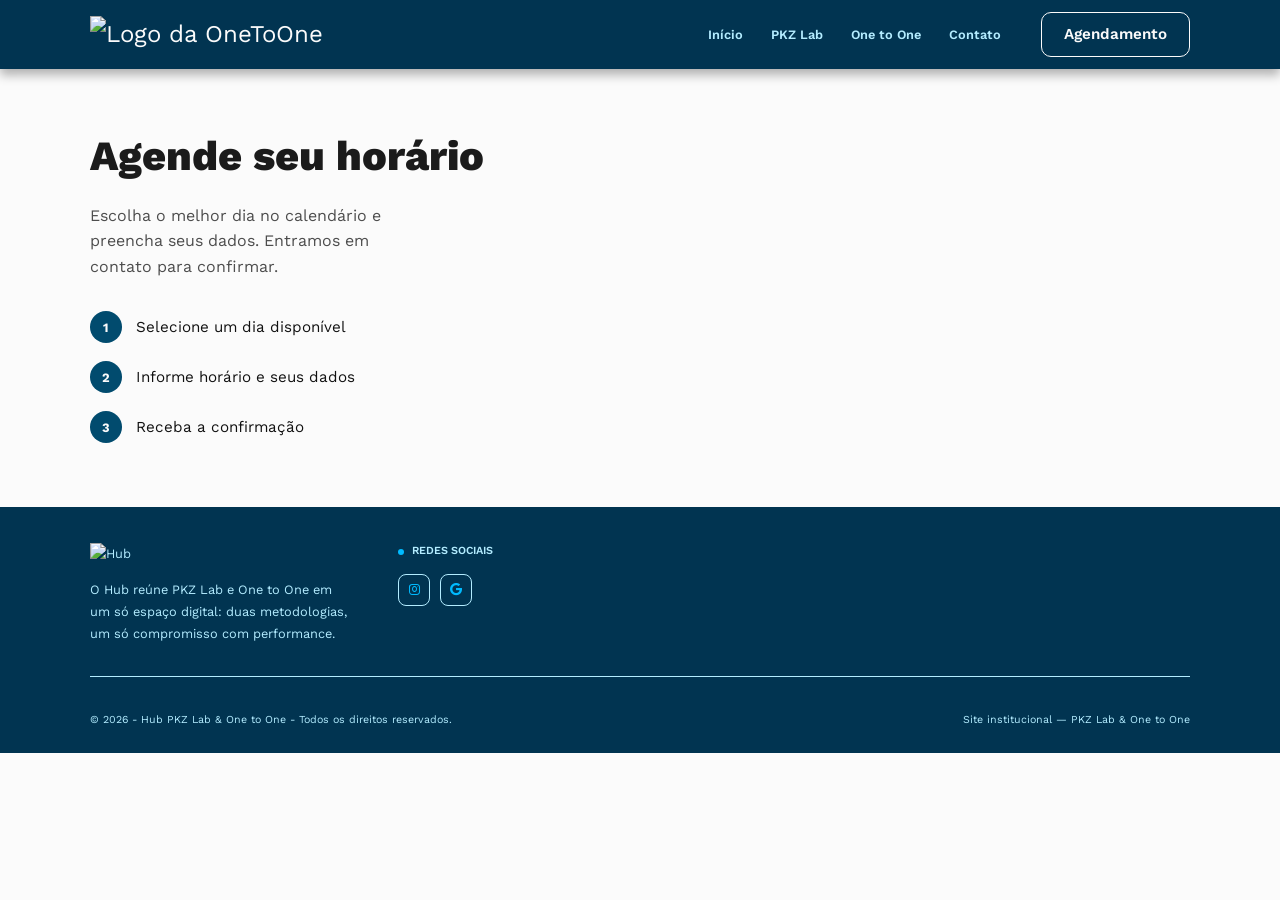
==== agendamento-one-to-one.html @ 3d6b073d "feat: estilizando as páginas de agendamento" ====
<!doctype html>
<html lang="pt-BR">
  <head>
    <meta charset="UTF-8" />
    <meta name="viewport" content="width=device-width, initial-scale=1" />
    <title>Agendamento | One To One</title>
    <link
      rel="stylesheet"
      href="https://cdnjs.cloudflare.com/ajax/libs/font-awesome/6.5.1/css/all.min.css"
      crossorigin="anonymous"
      referrerpolicy="no-referrer"
    />

    <link rel="preconnect" href="https://fonts.googleapis.com" />
    <link rel="preconnect" href="https://fonts.gstatic.com" crossorigin />
    <link
      href="https://fonts.googleapis.com/css2?family=DM+Sans:wght@400;500;700&family=Oswald:wght@500&family=Work+Sans:wght@400;500;600;800&display=swap"
      rel="stylesheet"
    />
    <link rel="stylesheet" href="global.css" />
    <link rel="stylesheet" href="styles.css" />
    <script src="script.js" defer></script>
  </head>
  <body class="pagina-one">
    <header class="header__hub">
      <a href="one-to-one.html">
        <img src="https://placehold.co/140x40" alt="Logo da OneToOne" />
      </a>

      <div class="header__acoes-exemplo">
        <nav aria-label="Navegação principal">
          <ul class="menu">
            <li><a href="index.html">Início</a></li>
            <li><a href="pkz-lab.html">PKZ Lab</a></li>
            <li><a href="one-to-one.html">One to One</a></li>
            <li><a href="contato-pkz.html">Contato</a></li>
          </ul>
        </nav>

        <a
          href="agendamento-one-to-one.html"
          class="btn-agendamento-exemplo"
          aria-current="page"
          >Agendamento</a
        >
      </div>
    </header>

    <main>
      <section class="secao agendamento" aria-labelledby="titulo-agendamento">
        <div class="agendamento__intro">
          <h1 id="titulo-agendamento">Agende seu horário</h1>
          <p>
            Escolha o melhor dia no calendário e preencha seus dados. Entramos
            em contato para confirmar.
          </p>

          <ol class="passos">
            <li>
              <span class="passos__numero">1</span>Selecione um dia disponível
            </li>
            <li>
              <span class="passos__numero">2</span>Informe horário e seus dados
            </li>
            <li><span class="passos__numero">3</span>Receba a confirmação</li>
          </ol>
        </div>

        <div class="calendario"></div>
      </section>
    </main>
    <footer class="footer">
      <section class="footer__marca">
        <img src="https://placehold.co/80x28" alt="Hub" />
        <p>
          O Hub reúne PKZ Lab e One to One em um só espaço digital: duas
          metodologias, um só compromisso com performance.
        </p>
      </section>

      <section class="footer__redes" aria-labelledby="titulo-redes">
        <h2 id="titulo-redes">Redes sociais</h2>
        <ul>
          <li>
            <a
              href="https://instagram.com/"
              target="_blank"
              rel="noopener noreferrer"
              class="btn-rede"
            >
              <i class="fa-brands fa-instagram"> </i>
            </a>
          </li>
          <li>
            <a href="mailto:contato@exemplo.com" class="btn-rede">
              <i class="fa-brands fa-google"> </i>
            </a>
          </li>
        </ul>
      </section>

      <hr class="footer__linha" />

      <p class="footer__copy">
        <small
          >&copy; 2026 - Hub PKZ Lab &amp; One to One - Todos os direitos
          reservados.</small
        >
      </p>
      <p class="footer__tag">
        <small>Site institucional — PKZ Lab &amp; One to One</small>
      </p>
    </footer>
  </body>
</html>
---- styles.css ----
/* CSS Global */
* {
  margin: 0;
  padding: 0;
  box-sizing: border-box;
}

:root {
  --cor-azul-100: #b3ecff;
  --cor-azul-500: #00bbff;
  --cor-azul-700: #014b6e;
  --cor-azul-800: #013451;
  --cor-azul-900: #00112b;
  --cor-cinza-100: #fbfbfb;
}

html,
body {
  min-height: 100vh;
  background-color: var(--cor-cinza-100);
}

body {
  font-family: "Work Sans", sans-serif;
  color: #111;
  line-height: 1.5;
}

main {
  flex: 1;
}

ul {
  list-style: none;
}

img {
  display: block;
  max-width: 100%;
}

a {
  color: inherit;
  text-decoration: none;
}

header {
  background-color: var(--cor-cinza-100);
  position: sticky;
  top: 0;
  z-index: 10;
  display: flex;
  justify-content: space-between;
  align-items: center;
  padding: 24px 64px;
}

header ul {
  display: flex;
  justify-content: space-between;
  gap: 1rem;
}

header li {
  list-style: none;
  text-decoration: none;
}

header a {
  text-decoration: none;
  color: var(--cor-cinza-100);
  font-size: 24px;
}

.footer {
  display: flex;
  flex-wrap: wrap;
  justify-content: space-between;
  gap: 32px 48px;
  padding-top: 36px;
  padding-bottom: 24px;
  background: var(--cor-azul-900);
  color: var(--cor-azul-100);
  font-size: 0.8rem;
}

.footer__marca {
  width: 260px;
  line-height: 1.7;
}

.footer__marca img {
  margin-bottom: 14px;
}

.footer__redes {
  flex: 1;
}

.footer__redes h2 {
  margin-bottom: 14px;
  font-weight: 600;
  font-size: 0.68rem;
  text-transform: uppercase;
}

.footer__redes h2::before {
  content: "";
  display: inline-block;
  width: 6px;
  height: 6px;
  border-radius: 50%;
  background-color: var(--cor-azul-500);
  margin-right: 8px;
  vertical-align: middle;
}

.footer__redes ul {
  display: flex;
  gap: 10px;
}

.btn-rede {
  display: flex;
  align-items: center;
  justify-content: center;
  width: 32px;
  height: 32px;
  border: 1px solid var(--cor-azul-700);
  border-radius: 8px;
  color: var(--cor-azul-100);
  transition: all 0.3s ease-in-out;
}

.btn-rede:hover {
  color: var(--cor-cinza-100);
  background-color: rgba(255, 255, 255, 0.1);
}

.footer__linha {
  width: 100%;
  border: 0;
  border-top: 1px solid var(--cor-azul-800);
}

.footer__copy,
.footer__tag {
  font-size: 0.8rem;
}

/* Index.html */

.secao,
.header__hub,
.footer {
  padding-left: max(24px, calc((100% - 1100px) / 2));
  padding-right: max(24px, calc((100% - 1100px) / 2));
}

.secao {
  padding-top: 64px;
  padding-bottom: 64px;
}

.btn {
  display: inline-flex;
  align-items: center;
  gap: 8px;
  padding: 14px 28px;
  border: 1px solid transparent;
  border-radius: 6px;
  font-weight: 700;
  font-size: 0.85rem;
  text-transform: uppercase;
}

.btn:hover {
  opacity: 0.85;
}

.btn--primario {
  background: var(--azul-botao);
  color: var(--cor-cinza-100);
}

.btn--contorno {
  padding: 13px 20px;
  border-color: var(--cor-azul-700);
  background: var(--cor-azul-800);
  color: var(--cor-azul-100);
  font-size: 0.7rem;
}

.btn--ciano {
  padding: 12px 20px;
  border-radius: 4px;
  background: var(--cor-azul-500);
  color: var(--cor-azul-900);
  font-size: 0.82rem;
}

.header__hub {
  padding-top: 12px;
  padding-bottom: 12px;
  background: var(--cor-azul-900);
  color: var(--cor-cinza-100);
}

.menu {
  gap: 28px;
}

.menu a {
  font-weight: 600;
  font-size: 0.8rem;
  color: var(--cor-azul-100);
}

.menu a:hover,
.menu a[aria-current="page"] {
  color: var(--cor-cinza-100);
}

.menu a[aria-current="page"] {
  font-weight: 800;
}

.hero {
  position: relative;
  display: flex;
  align-items: center;
  justify-content: center;
  min-height: 680px;
  padding: 64px 24px;
  background: var(--cor-azul-900);
  color: var(--cor-cinza-100);
  text-align: center;
}

.hero__imagem {
  position: absolute;
  top: 0;
  left: 0;
  width: 100%;
  height: 100%;
  object-fit: cover;
  filter: brightness(0.3);
}

.hero__conteudo {
  position: relative;
  display: flex;
  flex-direction: column;
  align-items: center;
  gap: 24px;
  max-width: 900px;
}

.hero h1 {
  max-width: 11ch;
  font-weight: 800;
  font-size: 3.5rem;
  line-height: 1.2;
}

.hero__texto {
  font-size: 0.85rem;
  line-height: 1.6;
}

.hero__acoes {
  display: flex;
  flex-wrap: wrap;
  justify-content: center;
  gap: 12px;
}

.secao__cabecalho {
  margin-bottom: 48px;
}

.secao__eyebrow {
  margin-bottom: 8px;
  font-weight: 700;
  font-size: 0.85rem;
  text-transform: uppercase;
  color: var(--cor-azul-700);
}

.secao h2 {
  margin-bottom: 12px;
  font-weight: 800;
  font-size: 1.75rem;
  line-height: 1.25;
  text-transform: uppercase;
  color: var(--cor-azul-900);
}

.secao__texto {
  font-weight: 700;
  font-size: 0.92rem;
}

.valores__lista {
  display: flex;
  flex-direction: column;
  gap: 44px;
}

.valor {
  display: grid;
  grid-template-columns: 72px 1fr;
  align-items: center;
  column-gap: 24px;
  width: 80%;
  padding: 16px 20px;
  border-radius: 14px;
  background: var(--cor-azul-800);
  color: var(--cor-cinza-100);
}

.valor--direita {
  margin-left: auto;
}

.valor img {
  grid-row: 1 / 3;
  width: 72px;
  height: 72px;
  padding: 8px;
  border-radius: 8px;
  background: var(--cor-azul-700);
}

.valor h3 {
  font-size: 1.5rem;
  line-height: 1.2;
}

.valor p {
  font-weight: 700;
  font-size: 0.78rem;
}

.empresas {
  display: grid;
  grid-template-columns: 1fr 1fr;
  gap: 24px;
}

.empresas__cabecalho {
  grid-column: 1 / 3;
  margin-bottom: 0;
}

.empresa {
  position: relative;
  display: flex;
  min-height: 380px;
  padding: 28px;
  border-radius: 8px;
  overflow: hidden;
  background: var(--cor-azul-900);
  color: var(--cor-cinza-100);
}

.empresa__imagem {
  position: absolute;
  top: 0;
  left: 0;
  width: 100%;
  height: 100%;
  object-fit: cover;
}

.empresa--pkz .empresa__imagem {
  filter: brightness(0.4);
}

.empresa--one .empresa__imagem {
  filter: brightness(0.3);
}

.empresa__conteudo {
  position: relative;
  display: flex;
  flex-direction: column;
  align-items: flex-start;
  gap: 16px;
  flex: 1;
}

.empresa__marca {
  margin-bottom: 8px;
  font-weight: 600;
  font-size: 1.15rem;
  color: var(--cor-azul-100);
}

.empresa--one .empresa__marca {
  color: var(--cor-azul-500);
}

.empresa h3 {
  max-width: 14ch;
  font-weight: 800;
  font-size: 1.9rem;
  line-height: 1.2;
}

.empresa__descricao {
  max-width: 48ch;
  margin-top: auto;
  font-size: 0.78rem;
  line-height: 1.65;
}

.tags {
  display: flex;
  flex-wrap: wrap;
  gap: 8px;
}

.tags li {
  padding: 5px 12px;
  border-radius: 4px;
  background: var(--cor-azul-800);
  font-weight: 600;
  font-size: 0.68rem;
  color: var(--cor-azul-100);
}

.equipe__lista {
  display: grid;
  grid-template-columns: 1fr 1fr 1fr;
  gap: 16px;
}

.membro {
  height: 100%;
  overflow: hidden;
  border: 1px solid #444;
  border-radius: 6px;
}

.membro img {
  width: 100%;
  aspect-ratio: 10 / 7;
  object-fit: cover;
}

.membro h3 {
  padding: 18px 16px 4px;
  font-size: 1rem;
}

.membro p {
  padding: 0 16px 18px;
  font-size: 0.85rem;
  color: #444;
}

/*===============================================
PKZ Lab 
================================================*/
.pkz-header {
  background-color: var(--cor-azul-700);
}

.pkz-hero {
  padding: 100px 64px;
  background-image: url("https://placehold.co/1920x1080");
  background-size: cover;
  background-position: center;
  background-repeat: no-repeat;
  color: var(--cor-cinza-100);
  display: flex;
  flex-direction: column;
  justify-content: center;
  align-items: center;
  text-align: center;
  gap: 40px;
  min-height: calc(100vh - 60px);
}

.pkz-hero .cabecalho {
  max-width: 900px;
}

.pkz-hero h1 {
  font-size: clamp(36px, 5vw, 64px);
  font-weight: 700;
  text-transform: uppercase;
  line-height: 1.15;
  margin-bottom: 20px;
}
.pkz-hero p {
  font-size: clamp(24px, 2vw, 32px);
  opacity: 0.9;
}

.pkz-hero span {
  font-size: 24px;
  font-weight: 700;
  color: var(--cor-azul-700);
}

/*PKZ - QUEM SOMOS NÓS*/
.pkz-sobre {
  padding: 64px;
  display: flex;
  align-items: center;
  justify-content: space-between;
  gap: 64px;
  min-height: calc(100vh - 60px);
}

.descricao-sobre {
  display: flex;
  flex-direction: column;
  gap: 24px;
  flex: 1; /*Toda parte de texto ocupa metade da seção Sobre Nós*/
}
.cabecalho {
  display: flex;
  flex-direction: column;
  gap: 16px;
}
.cabecalho h2 {
  font-size: 32px;
  font-weight: bold;
  line-height: 1.2;
}

.cabecalho span {
  color: var(--cor-azul-700);
  font-weight: bold;
  font-size: 24px;
  opacity: 0.9;
  letter-spacing: 2px;
  text-transform: uppercase;
}
.p-sobre {
  display: flex;
  flex-direction: column;
  gap: 16pxpx;
  font-size: 24px;
}

.conteiner-imagem-sobre {
  flex: 1;
  overflow: hidden;
  width: 100%;
}

.conteiner-imagem-sobre img {
  width: 100%;
  height: 440px; /*mantem a proporção*/
  object-fit: cover;
}

/*PKZ caracteristicas*/

.pkz-caracteristicas {
  background-color: var(--cor-cinza-100);
  padding: 64px;
  display: flex;
  flex-direction: column;
  gap: 48px;
  align-items: center;
}

.pkz-caracteristicas .cabecalho {
  max-width: 900px;
  display: flex;
  flex-direction: column;
  text-align: center;
  gap: 12px;
}

.conteiner-cards-caracteristicas {
  display: flex;
  flex-direction: column;
  gap: 18px;
  width: 100%;
  max-width: 1100px;
  margin: 0 auto;
}

.card-caracteristica {
  width: 100%;
  height: auto;
  border-radius: 16px;
  padding: 24px 32px;
  display: flex;
  align-items: center;
  gap: 24px;
  background-color: var(--cor-azul-800);
  color: var(--cor-cinza-100);
}

.descricao-caracteristica {
  display: flex;
  flex-direction: column;
  gap: 8px;
}

.descricao-caracteristica h2 {
  font-size: 32px;
  font-weight: bold;
  letter-spacing: 0.5px;
  color: var(--cor-cinza-100);
}

.descricao-caracteristica span {
  font-weight: bold;
  font-size: 24px;
  color: var(--cor-azul-100);
  opacity: 0.9;
}

.conteiner-img-icone-caracteristica {
  order: -1;
  display: flex;
  align-self: center;
  justify-content: center;
  flex-shrink: 0;
  width: 56px;
  height: 56px;
  border-radius: 8px;
}

/*Seção Planos*/

.pkz-planos {
  width: 100%;
  display: flex;
  flex-direction: column;
  align-items: center;
  justify-content: center;
  padding: 64px;
  background-color: var(--cor-azul-800);
  color: var(--cor-cinza-100);
  gap: 64px;
}

.cabecalho-secao-planos {
  display: flex;
  flex-direction: column;
  gap: 12px;
  text-align: center;
}

.cabecalho-secao-planos h2 {
  font-size: 32px;
  text-transform: uppercase;
  color: var(--cor-cinza-100);
}
.cabecalho-secao-planos span {
  color: var(--cor-azul-100);
  font-weight: bold;
  font-size: 24px;
  opacity: 0.9;
}

.conteiner-planos-cards {
  width: 100%;
  max-width: 1100px;
  display: grid;
  grid-template-columns: repeat(auto-fit, minmax(310px, 1fr));
  gap: 32px;
}

.card-plano {
  display: flex;
  flex-direction: column;
  justify-content: space-between;
  gap: 28px;
  border: 1.5px solid var(--cor-cinza-100);
  background-color: var(--cor-azul-700);
  border-radius: 16px;
  padding: 32px 30px;
  transition: 0.3s ease-in;
  position: relative;
}

.cabecalho-card-plano {
  display: flex;
  flex-direction: column;
  gap: 8px;
}

.card-plano:hover {
  transform: scale(1.05);
  box-shadow: 0px 10px 20px rgba(0, 0, 0, 0.2);
}
.card-plano h2 {
  font-size: 32px;
  color: var(--cor-cinza-100);
  letter-spacing: 0.5px;
  font-weight: bold;
}
.card-plano span {
  font-weight: bold;
  font-size: 24px;
  opacity: 0.9;
  color: var(--cor-azul-100);
}

.card-plano p {
  font-size: 24px;
  color: #e2e8f0;
}

.card-plano ul {
  list-style: none;
  display: flex;
  flex-direction: column;
  gap: 14px;
}

.card-plano li {
  display: flex;
  align-items: flex-start;
  gap: 12px;
  font-size: 20px;
  line-height: 1.5;
  color: #e2e8f0;
}

.card-plano li i {
  color: var(--cor-azul-500);
  font-size: 15px;
  margin-top: 4px;
}

.btn-agendamento {
  text-decoration: none;
  display: inline-block;
  text-align: center;
  color: var(--cor-azul-700);
  border: 2px solid var(--cor-azul-800);
  background-color: var(--cor-cinza-100);
  border-radius: 8px;
  padding: 10px 24px;
  font-size: 24px;
  font-weight: 600;
  letter-spacing: 0.5;
  box-shadow: 0 4px 14px rgba(0, 187, 255, 0.25);
}

/* One To One */

/* Contato PKZ */
.footer-contato {
  background-color: var(--cor-azul-700);
  color: var(--cor-cinza-100);
  font-family: "Poppins", sans-serif;
  padding: 32px 24px 24px;
}

.footer-topo {
  display: flex;
  gap: 32px;
  margin-bottom: 40px;
}

/* Logo + texto */
.footer-hub {
  max-width: 200px;
  display: flex;
  flex-direction: column;
  gap: 24px;
}

.footer-logo {
  display: flex;
  align-items: center;
  gap: 8px;
  font-family: "Work Sans", sans-serif;
  font-size: 18px;
  font-weight: 700;
}

.footer-logo::before {
  content: "";
  width: 6px;
  height: 6px;
  border-radius: 50%;
  background-color: var(--cor-azul-500); /* bolinha azul antes do HUB */
}

.footer-hub p {
  font-size: 12px;
  line-height: 1.6;
}

/* Redes sociais */
.footer-redes h2 {
  font-size: 10px;
  font-weight: 600;
  text-transform: uppercase;
  letter-spacing: 2px;
  color: var(--cor-azul-100);
  margin-bottom: 12px;
}

.footer-redes ul {
  list-style: none;
  display: flex;
  gap: 8px;
}

.footer-redes a {
  display: flex;
  align-items: center;
  justify-content: center;
  width: 32px;
  height: 32px;
  border: 1px solid var(--cor-azul-100);
  border-radius: 6px;
  color: var(--cor-azul-100);
  font-size: 14px;
  text-decoration: none;
  transition: background-color 0.3s ease;
}

.footer-redes a:hover {
  background-color: rgba(255, 255, 255, 0.1);
}

/* Linha e parte de baixo */
.footer-site hr {
  border: none;
  border-top: 1px solid rgba(179, 236, 255, 0.5);
  margin-bottom: 16px;
}

.footer-base {
  display: flex;
  justify-content: space-between;
  gap: 16px;
  font-size: 11px;
}
/* Contato One To One */

/* Agendamento PKZ */

.pagina-pkz .header__hub {
  background: var(--cor-azul-700);
  box-shadow: 0 6px 10px rgba(0, 0, 0, 0.3);
}

.pagina-pkz .footer {
  background: var(--cor-azul-700);
}

.pagina-pkz .footer__linha {
  border-top-color: var(--cor-azul-100);
}

.pagina-pkz .btn-rede {
  border-color: var(--cor-azul-100);
  color: var(--cor-azul-500);
}

/* Agendamento One To One */
.pagina-one .header__hub {
  background: var(--cor-azul-800);
  box-shadow: 0 6px 10px rgba(0, 0, 0, 0.3);
}

.pagina-one .footer {
  background: var(--cor-azul-800);
}

.pagina-one .footer__linha {
  border-top-color: var(--cor-azul-100);
}

.pagina-one .btn-rede {
  border-color: var(--cor-azul-100);
  color: var(--cor-azul-500);
}

.header__acoes-exemplo {
  display: flex;
  align-items: center;
  gap: 40px;
}

.btn-agendamento-exemplo {
  border: 1px solid;
  padding: 10px 22px;
  border-radius: 10px;
  background: var(--azul-botao);
  color: var(--cor-cinza-100);
  font-weight: 600;
  font-size: 0.95rem;
}

.btn-agendamento-exemplo:hover {
  opacity: 0.85;
}

.agendamento {
  display: grid;
  grid-template-columns: 1fr 1.2fr;
  align-items: center;
  gap: 64px;
}

.agendamento h1 {
  margin-bottom: 24px;
  font-weight: 800;
  font-size: 2.6rem;
  line-height: 1.1;
  color: #1b1b1b;
}

.agendamento__intro > p {
  max-width: 34ch;
  margin-bottom: 32px;
  color: #4d4d4d;
  line-height: 1.6;
}

.passos {
  display: flex;
  flex-direction: column;
  gap: 18px;
  list-style: none;
}

.passos li {
  display: flex;
  align-items: center;
  gap: 14px;
  font-size: 0.95rem;
}

.passos__numero {
  display: flex;
  align-items: center;
  justify-content: center;
  flex-shrink: 0;
  width: 32px;
  height: 32px;
  border-radius: 50%;
  background: var(--cor-azul-700);
  color: var(--cor-cinza-100);
  font-weight: 700;
  font-size: 0.8rem;
}
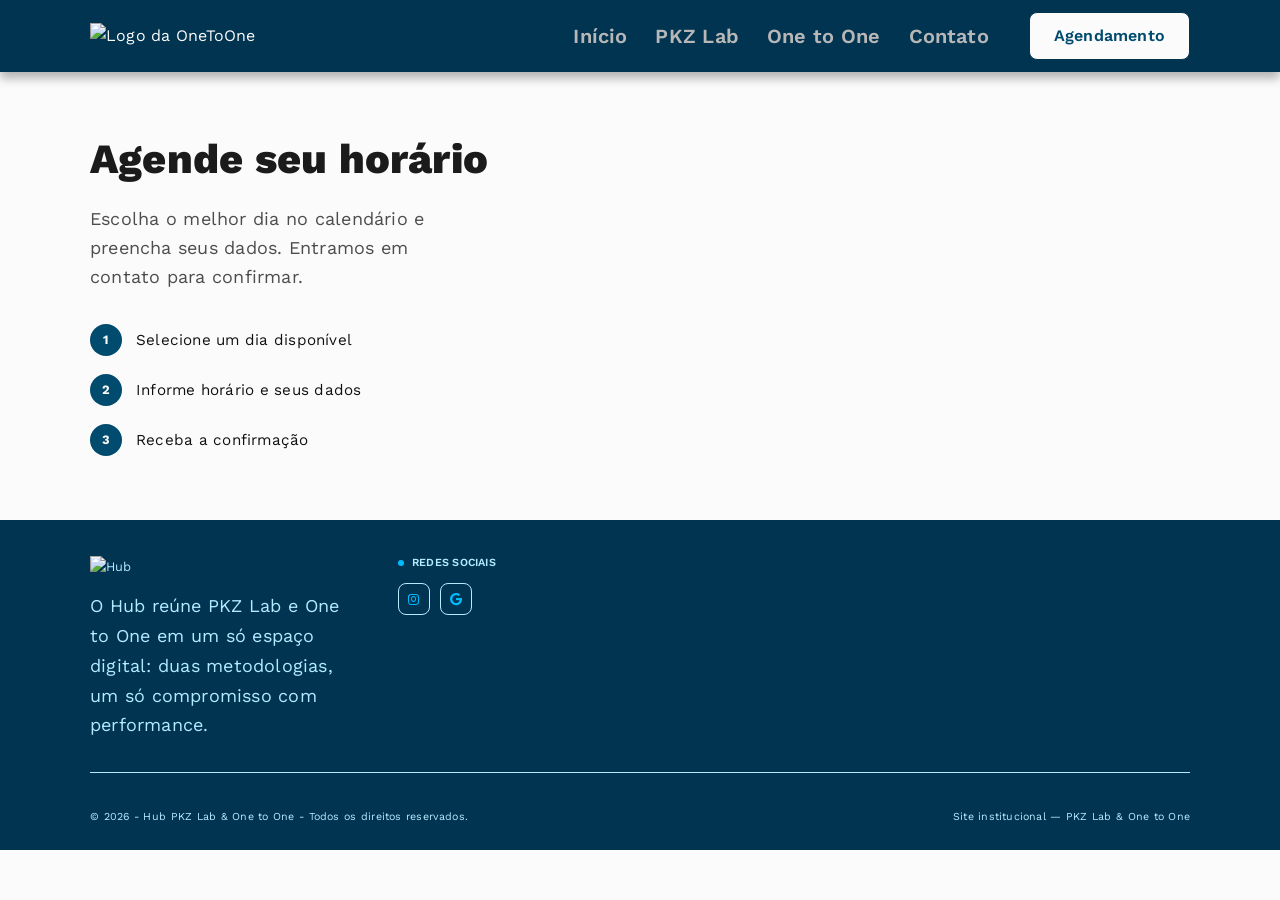
==== commit b236aa1d: "feat: adiciona animação nos cards do index.html" ====
--- a/agendamento-one-to-one.html
+++ b/agendamento-one-to-one.html
@@ -39,7 +39,7 @@
 
         <a
           href="agendamento-one-to-one.html"
-          class="btn-agendamento-exemplo"
+          class="btn-agendamento"
           aria-current="page"
           >Agendamento</a
         >
--- a/styles.css
+++ b/styles.css
@@ -23,11 +23,40 @@
 body {
   font-family: "Work Sans", sans-serif;
   color: #111;
-  line-height: 1.5;
+  line-height: 1.6;
+  letter-spacing: 0.012em;
+  word-spacing: 0.016em;
 }
 
 main {
   flex: 1;
+}
+/* Tipografia Responsiva */
+
+h1 {
+  font-size: clamp(2rem, 1rem + 3vw, 3.5rem);
+  font-weight: 800;
+  line-height: 1.15;
+}
+
+h2 {
+  font-size: clamp(1.5rem, 0.75rem + 2vw, 2.25rem);
+  font-weight: 700;
+  line-height: 1.25;
+}
+
+h3 {
+  font-size: clamp(1.25rem, 0.8rem + 1.2vw, 1.5rem);
+  font-weight: 600;
+}
+
+p {
+  font-size: clamp(1rem, 0.85rem + 0.5vw, 1.125rem);
+  line-height: 1.65;
+}
+
+span {
+  font-size: clamp(0.875rem, 0.75rem + 0.5vw, 1rem);
 }
 
 ul {
@@ -61,7 +90,7 @@
   gap: 1rem;
 }
 
-header li {
+li {
   list-style: none;
   text-decoration: none;
 }
@@ -69,7 +98,6 @@
 header a {
   text-decoration: none;
   color: var(--cor-cinza-100);
-  font-size: 24px;
 }
 
 .footer {
@@ -148,13 +176,15 @@
   font-size: 0.8rem;
 }
 
-/* Index.html */
+/*------------------------------------------
+Index.html
+--------------------------------------------*/
 
 .secao,
 .header__hub,
 .footer {
-  padding-left: max(24px, calc((100% - 1100px) / 2));
-  padding-right: max(24px, calc((100% - 1100px) / 2));
+  padding-left: max(64px, calc((100% - 1100px) / 2));
+  padding-right: max(64px, calc((100% - 1100px) / 2));
 }
 
 .secao {
@@ -165,6 +195,7 @@
 .btn {
   display: inline-flex;
   align-items: center;
+  align-content: center;
   gap: 8px;
   padding: 14px 28px;
   border: 1px solid transparent;
@@ -179,8 +210,8 @@
 }
 
 .btn--primario {
-  background: var(--azul-botao);
-  color: var(--cor-cinza-100);
+  background: var(--cor-cinza-100);
+  color: var(--cor-azul-900);
 }
 
 .btn--contorno {
@@ -212,8 +243,8 @@
 
 .menu a {
   font-weight: 600;
-  font-size: 0.8rem;
-  color: var(--cor-azul-100);
+  font-size: 1.25rem;
+  color: #b7b7b7;
 }
 
 .menu a:hover,
@@ -253,18 +284,14 @@
   flex-direction: column;
   align-items: center;
   gap: 24px;
-  max-width: 900px;
-}
-
-.hero h1 {
-  max-width: 11ch;
-  font-weight: 800;
-  font-size: 3.5rem;
-  line-height: 1.2;
+}
+
+.hero__conteudo h1 {
+  text-transform: capitalize;
 }
 
 .hero__texto {
-  font-size: 0.85rem;
+  font-size: 1rem;
   line-height: 1.6;
 }
 
@@ -273,10 +300,6 @@
   flex-wrap: wrap;
   justify-content: center;
   gap: 12px;
-}
-
-.secao__cabecalho {
-  margin-bottom: 48px;
 }
 
 .secao__eyebrow {
@@ -299,6 +322,7 @@
 .secao__texto {
   font-weight: 700;
   font-size: 0.92rem;
+  margin-bottom: 2rem;
 }
 
 .valores__lista {
@@ -307,39 +331,47 @@
   gap: 44px;
 }
 
-.valor {
-  display: grid;
-  grid-template-columns: 72px 1fr;
-  align-items: center;
-  column-gap: 24px;
+.valores__lista article {
   width: 80%;
-  padding: 16px 20px;
-  border-radius: 14px;
   background: var(--cor-azul-800);
   color: var(--cor-cinza-100);
+}
+
+.valores {
+  overflow-x: clip; /* evita rolagem horizontal enquanto os cards estão deslocados */
+}
+
+.valores__lista .card-caracteristica {
+  transition:
+    opacity 1.4s ease,
+    transform 1.4s ease;
 }
 
 .valor--direita {
   margin-left: auto;
 }
 
-.valor img {
-  grid-row: 1 / 3;
-  width: 72px;
-  height: 72px;
-  padding: 8px;
-  border-radius: 8px;
-  background: var(--cor-azul-700);
-}
-
-.valor h3 {
-  font-size: 1.5rem;
-  line-height: 1.2;
-}
-
-.valor p {
-  font-weight: 700;
-  font-size: 0.78rem;
+/* Estado inicial, adicionado pelo JS. Por padrão vem da esquerda */
+.valor--oculto {
+  opacity: 0;
+  transform: translateX(-6rem);
+}
+
+/* Os cards da direita vêm da direita */
+.valor--direita.valor--oculto {
+  transform: translateX(6rem);
+}
+
+@media (prefers-reduced-motion: reduce) {
+  .valores__lista .card-caracteristica {
+    transition: none;
+  }
+
+  .valor--oculto,
+  .valor--direita.valor--oculto {
+    opacity: 1;
+    transform: none;
+  }
 }
 
 .empresas {
@@ -460,15 +492,146 @@
   color: #444;
 }
 
+/* Modal */
+
+.modal {
+  /* Centralização: o reset global (margin: 0) quebra o margin: auto nativo do dialog */
+  position: fixed;
+  inset: 0;
+  margin: auto;
+
+  width: min(720px, calc(100% - 2rem));
+  max-height: calc(100dvh - 2rem);
+  padding: 0;
+  border: 0;
+  border-radius: 16px;
+  overflow-y: auto;
+  background: var(--cor-cinza-100);
+  color: #111;
+}
+
+.modal::backdrop {
+  background: rgb(0 0 0 / 0.6);
+  backdrop-filter: blur(2px);
+}
+
+.modal__caixa {
+  position: relative;
+  isolation: isolate;
+  padding: 2rem;
+}
+
+.modal__fechar {
+  position: absolute;
+  z-index: 10;
+  top: 1rem;
+  right: 1rem;
+  display: grid;
+  place-items: center;
+  width: 3rem;
+  height: 3rem;
+  border: 0;
+  border-radius: 50%;
+  background: #f0f0f0;
+  color: #111;
+  font-size: 1.5rem;
+  cursor: pointer;
+  transition: background-color 0.2s;
+}
+
+.modal__fechar:hover {
+  background: #e0e0e0;
+}
+
+.modal__fechar:focus-visible {
+  outline: 3px solid #00b8d4;
+  outline-offset: 2px;
+}
+
+.modal__cabecalho {
+  margin-bottom: 1.5rem;
+  padding-right: 3.5rem;
+}
+
+.modal__cabecalho p {
+  margin-top: 0.5rem;
+}
+
+body:has(dialog.modal[open]) {
+  overflow: hidden;
+}
+
+/*
+  MODAL: ESCOLHA DE EMPRESA 
+ */
+
+.modal--escolha-empresa {
+  width: min(760px, calc(100% - 2rem));
+  text-align: center;
+}
+
+.escolha-empresa {
+  display: grid;
+  grid-template-columns: repeat(2, 1fr);
+  gap: 1rem;
+  margin: 0;
+  padding: 0;
+  list-style: none;
+}
+
+.escolha-empresa__card {
+  --escolha-empresa-cor: #00b8d4;
+
+  display: flex;
+  flex-direction: column;
+  gap: 0.75rem;
+  height: 100%;
+  padding: 1.5rem;
+  border: 2px solid #e5e5e5;
+  border-radius: 12px;
+  color: inherit;
+  text-decoration: none;
+  transition:
+    border-color 0.2s,
+    transform 0.2s;
+}
+
+.escolha-empresa__card:hover,
+.escolha-empresa__card:focus-visible {
+  border-color: var(--escolha-empresa-cor);
+  transform: translateY(-2px);
+}
+
+.escolha-empresa__card--pkz {
+  --escolha-empresa-cor: var(--cor-azul-800);
+}
+
+.escolha-empresa__card--one {
+  --escolha-empresa-cor: var(--cor-azul-700);
+}
+
+.escolha-empresa__cta {
+  margin-top: auto;
+  font-weight: 600;
+  color: var(--escolha-empresa-cor);
+}
+
+@media (max-width: 600px) {
+  .escolha-empresa {
+    grid-template-columns: 1fr;
+  }
+}
+
 /*===============================================
 PKZ Lab 
 ================================================*/
-.pkz-header {
+.pkz-corpo header {
   background-color: var(--cor-azul-700);
 }
 
 .pkz-hero {
-  padding: 100px 64px;
+  padding-left: max(64px, calc((100% - 1100px) / 2));
+  padding-right: max(64px, calc((100% - 1100px) / 2));
   background-image: url("https://placehold.co/1920x1080");
   background-size: cover;
   background-position: center;
@@ -480,39 +643,31 @@
   align-items: center;
   text-align: center;
   gap: 40px;
-  min-height: calc(100vh - 60px);
-}
-
-.pkz-hero .cabecalho {
-  max-width: 900px;
+  min-height: calc(100vh - 80px);
+  margin-bottom: 64px;
 }
 
 .pkz-hero h1 {
-  font-size: clamp(36px, 5vw, 64px);
-  font-weight: 700;
+  font-weight: 800;
   text-transform: uppercase;
-  line-height: 1.15;
   margin-bottom: 20px;
 }
-.pkz-hero p {
-  font-size: clamp(24px, 2vw, 32px);
-  opacity: 0.9;
-}
-
-.pkz-hero span {
-  font-size: 24px;
-  font-weight: 700;
-  color: var(--cor-azul-700);
+
+.pkz-hero .cabecalho span {
+  color: var(--cor-azul-800);
+  text-transform: lowercase;
 }
 
 /*PKZ - QUEM SOMOS NÓS*/
 .pkz-sobre {
-  padding: 64px;
+  padding-left: max(64px, calc((100% - 1100px) / 2));
+  padding-right: max(64px, calc((100% - 1100px) / 2));
   display: flex;
   align-items: center;
   justify-content: space-between;
-  gap: 64px;
-  min-height: calc(100vh - 60px);
+  gap: 32px;
+  min-height: calc(100vh - 80px);
+  margin-bottom: 64px;
 }
 
 .descricao-sobre {
@@ -526,25 +681,21 @@
   flex-direction: column;
   gap: 16px;
 }
-.cabecalho h2 {
-  font-size: 32px;
-  font-weight: bold;
-  line-height: 1.2;
+
+.pkz-sobre .cabecalho h2 {
+  color: var(--cor-azul-800);
 }
 
 .cabecalho span {
   color: var(--cor-azul-700);
-  font-weight: bold;
-  font-size: 24px;
+  font-weight: 600;
   opacity: 0.9;
-  letter-spacing: 2px;
   text-transform: uppercase;
 }
 .p-sobre {
   display: flex;
   flex-direction: column;
-  gap: 16pxpx;
-  font-size: 24px;
+  gap: 16px;
 }
 
 .conteiner-imagem-sobre {
@@ -555,43 +706,47 @@
 
 .conteiner-imagem-sobre img {
   width: 100%;
-  height: 440px; /*mantem a proporção*/
+  max-height: 45vh; /*mantem a proporção*/
   object-fit: cover;
 }
 
 /*PKZ caracteristicas*/
 
 .pkz-caracteristicas {
+  padding-left: max(64px, calc((100% - 1100px) / 2));
+  padding-right: max(64px, calc((100% - 1100px) / 2));
   background-color: var(--cor-cinza-100);
-  padding: 64px;
   display: flex;
   flex-direction: column;
   gap: 48px;
+  margin-bottom: 64px;
   align-items: center;
 }
 
 .pkz-caracteristicas .cabecalho {
-  max-width: 900px;
-  display: flex;
-  flex-direction: column;
-  text-align: center;
+  display: flex;
+  flex-direction: column;
   gap: 12px;
 }
 
+.pkz-caracteristicas .cabecalho h2 {
+  color: var(--cor-azul-800);
+  text-wrap: balance;
+}
+
 .conteiner-cards-caracteristicas {
   display: flex;
   flex-direction: column;
-  gap: 18px;
-  width: 100%;
+  gap: 24px;
+  width: 80%;
   max-width: 1100px;
   margin: 0 auto;
 }
 
 .card-caracteristica {
   width: 100%;
-  height: auto;
-  border-radius: 16px;
-  padding: 24px 32px;
+  border-radius: 14px;
+  padding: 22px 30px;
   display: flex;
   align-items: center;
   gap: 24px;
@@ -602,46 +757,45 @@
 .descricao-caracteristica {
   display: flex;
   flex-direction: column;
-  gap: 8px;
-}
-
-.descricao-caracteristica h2 {
-  font-size: 32px;
-  font-weight: bold;
-  letter-spacing: 0.5px;
+}
+
+.descricao-caracteristica h3 {
   color: var(--cor-cinza-100);
 }
 
 .descricao-caracteristica span {
-  font-weight: bold;
-  font-size: 24px;
   color: var(--cor-azul-100);
-  opacity: 0.9;
 }
 
 .conteiner-img-icone-caracteristica {
+  background-color: var(--cor-azul-100);
+  color: var(--cor-azul-800);
   order: -1;
   display: flex;
-  align-self: center;
+  align-items: center;
   justify-content: center;
   flex-shrink: 0;
-  width: 56px;
-  height: 56px;
-  border-radius: 8px;
+  width: 58px;
+  height: 58px;
+  border-radius: 10px;
+  font-size: 1.5rem;
 }
 
 /*Seção Planos*/
 
 .pkz-planos {
+  padding-left: max(64px, calc((100% - 1100px) / 2));
+  padding-right: max(64px, calc((100% - 1100px) / 2));
+  padding-bottom: 64px;
+  padding-top: 64px;
   width: 100%;
   display: flex;
   flex-direction: column;
   align-items: center;
-  justify-content: center;
-  padding: 64px;
+  justify-content: space-around;
   background-color: var(--cor-azul-800);
   color: var(--cor-cinza-100);
-  gap: 64px;
+  gap: 32px;
 }
 
 .cabecalho-secao-planos {
@@ -652,14 +806,11 @@
 }
 
 .cabecalho-secao-planos h2 {
-  font-size: 32px;
   text-transform: uppercase;
   color: var(--cor-cinza-100);
 }
 .cabecalho-secao-planos span {
   color: var(--cor-azul-100);
-  font-weight: bold;
-  font-size: 24px;
   opacity: 0.9;
 }
 
@@ -675,13 +826,12 @@
   display: flex;
   flex-direction: column;
   justify-content: space-between;
-  gap: 28px;
+  gap: 16px;
   border: 1.5px solid var(--cor-cinza-100);
   background-color: var(--cor-azul-700);
   border-radius: 16px;
-  padding: 32px 30px;
+  padding: 24px 24px;
   transition: 0.3s ease-in;
-  position: relative;
 }
 
 .cabecalho-card-plano {
@@ -695,21 +845,19 @@
   box-shadow: 0px 10px 20px rgba(0, 0, 0, 0.2);
 }
 .card-plano h2 {
-  font-size: 32px;
-  color: var(--cor-cinza-100);
-  letter-spacing: 0.5px;
-  font-weight: bold;
+  color: var(--cor-cinza-100);
+  letter-spacing: 0.15px;
 }
 .card-plano span {
-  font-weight: bold;
-  font-size: 24px;
   opacity: 0.9;
   color: var(--cor-azul-100);
 }
 
-.card-plano p {
-  font-size: 24px;
+.card-plano p,
+.card-plano li {
   color: #e2e8f0;
+  font-size: clamp(0.9rem, 0.8rem + 0.5vw, 1rem);
+  line-height: 1.6;
 }
 
 .card-plano ul {
@@ -722,16 +870,14 @@
 .card-plano li {
   display: flex;
   align-items: flex-start;
-  gap: 12px;
-  font-size: 20px;
-  line-height: 1.5;
-  color: #e2e8f0;
+  gap: 10px;
 }
 
 .card-plano li i {
   color: var(--cor-azul-500);
-  font-size: 15px;
   margin-top: 4px;
+  font-size: 0.85rem;
+  flex-shrink: 0;
 }
 
 .btn-agendamento {
@@ -739,30 +885,405 @@
   display: inline-block;
   text-align: center;
   color: var(--cor-azul-700);
-  border: 2px solid var(--cor-azul-800);
+  border: 1px solid var(--cor-azul-800);
   background-color: var(--cor-cinza-100);
   border-radius: 8px;
   padding: 10px 24px;
-  font-size: 24px;
   font-weight: 600;
   letter-spacing: 0.5;
-  box-shadow: 0 4px 14px rgba(0, 187, 255, 0.25);
-}
-
-/* One To One */
+  transition: all 0.3s ease;
+}
+
+.btn-agendamento:hover {
+  background-color: transparent;
+  border-color: var(--cor-cinza-100);
+}
+
+/*Seção opinião*/
+.secao {
+  padding-left: max(64px, calc((100% - 1100px) / 2));
+  padding-right: max(64px, calc((100% - 1100px) / 2));
+  padding-bottom: 64px;
+}
+
+#pkz-opiniao {
+  background-color: var(--cor-azul-800);
+}
+
+#pkz-localizacao {
+  background-color: var(--cor-azul-800);
+  margin-bottom: 64px;
+  padding-bottom: 64px;
+  padding-top: 64px;
+}
+#secao-pkz h2 {
+  color: var(--cor-azul-800);
+}
+
+#cta-pkz {
+  background-color: var(--cor-azul-800);
+}
+
+.localizacao__mapa iframe {
+  width: 100%;
+  height: 350px;
+  border-radius: 8px;
+  border: none;
+}
+
+#footer-pkz {
+  background-color: var(--cor-azul-700);
+}
+
+/*------------------------------------------------
+One To One
+------------------------------------------------*/
+.hero__eyebrow {
+  font-weight: 700;
+  font-size: 0.75rem;
+  letter-spacing: 2px;
+  text-transform: uppercase;
+  color: var(--cor-azul-500);
+}
+
+.secao__eyebrow--claro {
+  color: var(--cor-azul-100);
+}
+
+.membro h3:last-child {
+  padding-bottom: 18px;
+}
+
+.hero__wordmark {
+  position: absolute;
+  top: 50%;
+  right: 5%;
+  transform: translateY(-50%);
+  max-width: none;
+  font-weight: 800;
+  font-size: 9rem;
+  line-height: 0.85;
+  color: transparent;
+  -webkit-text-stroke: 2px rgba(255, 255, 255, 0.15);
+  text-transform: uppercase;
+  pointer-events: none;
+}
+
+.hero__wordmark small {
+  display: block;
+  font-size: 1.2rem;
+  letter-spacing: 4px;
+  -webkit-text-stroke: 1px rgba(255, 255, 255, 0.15);
+}
+
+.carrossel {
+  position: relative;
+  display: flex;
+  align-items: center;
+  justify-content: center;
+  gap: 24px;
+}
+
+.carrossel__seta {
+  flex-shrink: 0;
+  display: flex;
+  align-items: center;
+  justify-content: center;
+  width: 40px;
+  height: 40px;
+  border: none;
+  border-radius: 50%;
+  background: transparent;
+  color: var(--cor-cinza-100);
+  font-size: 1.25rem;
+  cursor: pointer;
+}
+
+.carrossel__seta:hover {
+  background: rgba(255, 255, 255, 0.1);
+}
+
+.carrossel__seta--escuro {
+  color: var(--cor-azul-900);
+}
+
+.carrossel__slides {
+  display: flex;
+  width: 100%;
+  max-width: 820px;
+  overflow: hidden;
+}
+
+.carrossel__slides > li {
+  flex-shrink: 0;
+  width: 100%;
+  display: none;
+}
+
+.carrossel__slides > li[aria-current="true"] {
+  display: block;
+}
+
+.carrossel__dots {
+  display: flex;
+  justify-content: center;
+  gap: 8px;
+  margin-top: 24px;
+}
+
+.carrossel__dots button {
+  width: 8px;
+  height: 8px;
+  border: none;
+  border-radius: 4px;
+  background: rgba(255, 255, 255, 0.3);
+  cursor: pointer;
+}
+
+.carrossel__dots button[aria-current="true"] {
+  width: 24px;
+  background: var(--cor-cinza-100);
+}
+
+.planos-one {
+  padding: 64px max(24px, calc((100% - 1100px) / 2));
+  background: var(--cor-azul-900);
+  color: var(--cor-cinza-100);
+  text-align: center;
+}
+
+.planos-one h2 {
+  margin-bottom: 40px;
+  font-weight: 800;
+  font-size: 1.75rem;
+}
+
+.plano-card article {
+  display: grid;
+  grid-template-columns: 1fr 1fr;
+  position: relative;
+  border-radius: 16px;
+  overflow: hidden;
+  text-align: left;
+  color: var(--cor-azul-900);
+}
+
+.plano-card__imagem {
+  width: 100%;
+  height: 100%;
+  object-fit: cover;
+}
+
+.plano-card__badge {
+  position: absolute;
+  top: 20px;
+  left: 20px;
+  padding: 6px 14px;
+  border-radius: 20px;
+  background: var(--cor-azul-900);
+  color: var(--cor-cinza-100);
+  font-weight: 700;
+  font-size: 0.8rem;
+}
+
+.plano-card__detalhes {
+  display: flex;
+  flex-direction: column;
+  gap: 16px;
+  padding: 32px;
+  background: var(--cor-azul-100);
+}
+
+.plano-card__detalhes h3 {
+  font-weight: 700;
+  font-size: 1rem;
+  line-height: 1.4;
+}
+
+.plano-card__detalhes dl > div {
+  padding-bottom: 12px;
+  border-bottom: 1px solid var(--cor-azul-500);
+}
+
+.plano-card__detalhes dl > div:last-of-type {
+  border-bottom: none;
+  padding-bottom: 0;
+}
+
+.plano-card__detalhes dt {
+  margin-bottom: 4px;
+  font-weight: 700;
+  font-size: 0.95rem;
+}
+
+.plano-card__detalhes dd {
+  font-size: 0.85rem;
+}
+
+.plano-card__cta {
+  display: block;
+  margin-top: auto;
+  padding: 12px;
+  border-radius: 8px;
+  background: var(--cor-azul-900);
+  color: var(--cor-cinza-100);
+  text-align: center;
+  font-weight: 700;
+  font-size: 0.85rem;
+}
+
+.plano-card__cta:hover {
+  opacity: 0.85;
+}
+
+.opinioes__lista {
+  display: grid;
+  grid-template-columns: repeat(2, 1fr);
+  gap: 24px;
+  margin-top: 40px;
+}
+
+.opiniao-card article {
+  display: flex;
+  flex-direction: column;
+  gap: 24px;
+  height: 100%;
+  padding: 28px;
+  border-radius: 16px;
+  background: var(--cor-azul-900);
+  color: var(--cor-cinza-100);
+  text-align: left;
+}
+
+.opiniao-card blockquote p {
+  font-size: 0.95rem;
+  line-height: 1.6;
+}
+
+.opiniao-card footer {
+  display: flex;
+  align-items: center;
+  gap: 12px;
+  margin-top: auto;
+}
+
+.opiniao-card footer img {
+  width: 40px;
+  height: 40px;
+  border-radius: 50%;
+  background: var(--cor-azul-700);
+}
+
+.opiniao-card footer p {
+  font-size: 0.8rem;
+  color: var(--cor-azul-100);
+}
+
+.carrossel__setas-inline {
+  display: none;
+  justify-content: center;
+  gap: 16px;
+  margin-top: 24px;
+}
+
+@media (max-width: 720px) {
+  .opinioes__lista {
+    grid-template-columns: 1fr;
+  }
+
+  .carrossel__setas-inline {
+    display: flex;
+  }
+}
+
+.localizacao {
+  display: grid;
+  grid-template-columns: 1fr 1fr;
+  gap: 48px;
+  align-items: center;
+  padding-left: max(64px, calc((100% - 1100px) / 2));
+  padding-right: max(64px, calc((100% - 1100px) / 2));
+  background: var(--cor-azul-900);
+  color: var(--cor-cinza-100);
+}
+
+.localizacao__info {
+  display: flex;
+  flex-direction: column;
+  align-items: flex-start;
+  gap: 16px;
+}
+
+.localizacao__dados {
+  display: flex;
+  flex-direction: column;
+  gap: 16px;
+}
+
+.localizacao__dados dt {
+  display: flex;
+  align-items: center;
+  gap: 10px;
+  margin-bottom: 4px;
+  font-weight: 700;
+  font-size: 0.9rem;
+}
+
+.localizacao__dados dd {
+  font-size: 0.8rem;
+  color: var(--cor-azul-100);
+}
+
+.localizacao__mapa img {
+  width: 100%;
+  border-radius: 12px;
+}
+
+.localizacao__mapa figcaption {
+  margin-top: 8px;
+  font-size: 0.7rem;
+  color: var(--cor-azul-100);
+  text-align: right;
+}
+
+.cta-one {
+  margin: 0 max(24px, calc((100% - 1100px) / 2)) 64px;
+  padding: 56px 24px;
+  border-radius: 24px;
+  background: var(--cor-azul-800);
+  color: var(--cor-cinza-100);
+  text-align: center;
+  display: flex;
+  flex-direction: column;
+  align-items: center;
+  gap: 16px;
+}
+
+.cta-one h2 {
+  max-width: 24ch;
+  font-weight: 800;
+  font-size: 2rem;
+}
+
+.cta-one h2 span {
+  color: var(--cor-azul-500);
+}
+
+.cta-one p {
+  max-width: 50ch;
+  font-size: 0.85rem;
+  opacity: 0.9;
+}
 
 /* Contato PKZ */
 .footer-contato {
   background-color: var(--cor-azul-700);
   color: var(--cor-cinza-100);
-  font-family: "Poppins", sans-serif;
-  padding: 32px 24px 24px;
 }
 
 .footer-topo {
   display: flex;
   gap: 32px;
-  margin-bottom: 40px;
 }
 
 /* Logo + texto */
@@ -889,20 +1410,6 @@
   gap: 40px;
 }
 
-.btn-agendamento-exemplo {
-  border: 1px solid;
-  padding: 10px 22px;
-  border-radius: 10px;
-  background: var(--azul-botao);
-  color: var(--cor-cinza-100);
-  font-weight: 600;
-  font-size: 0.95rem;
-}
-
-.btn-agendamento-exemplo:hover {
-  opacity: 0.85;
-}
-
 .agendamento {
   display: grid;
   grid-template-columns: 1fr 1.2fr;
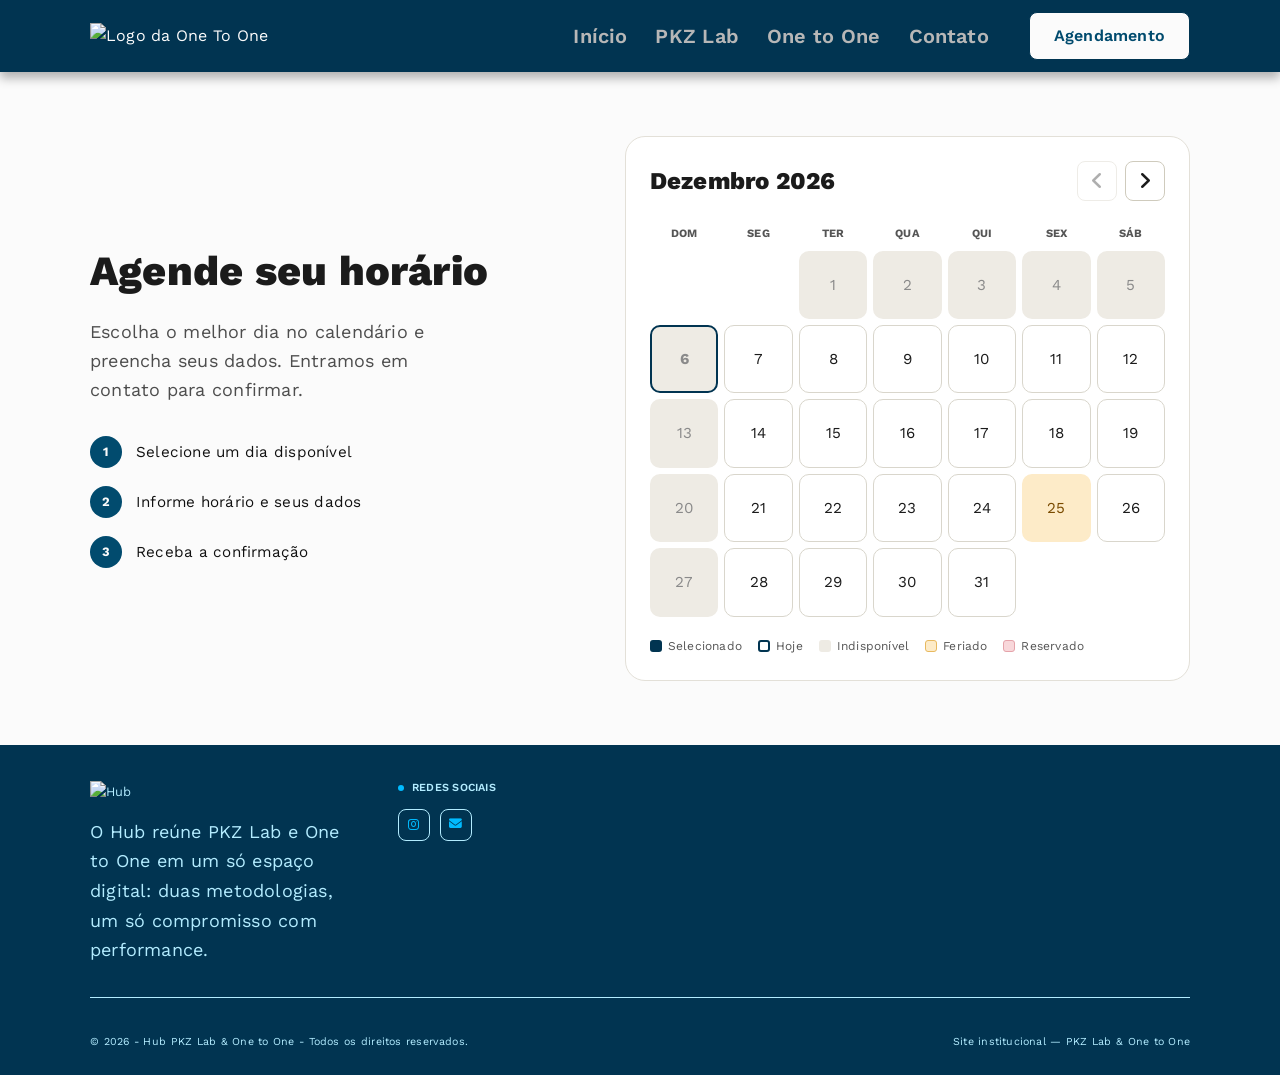
==== commit c9849801: "feat: adiciona o agendamento" ====
--- a/agendamento-one-to-one.html
+++ b/agendamento-one-to-one.html
@@ -24,7 +24,7 @@
   <body class="pagina-one">
     <header class="header__hub">
       <a href="one-to-one.html">
-        <img src="https://placehold.co/140x40" alt="Logo da OneToOne" />
+        <img src="https://placehold.co/140x40" alt="Logo da One To One" />
       </a>
 
       <div class="header__acoes-exemplo">
@@ -33,7 +33,7 @@
             <li><a href="index.html">Início</a></li>
             <li><a href="pkz-lab.html">PKZ Lab</a></li>
             <li><a href="one-to-one.html">One to One</a></li>
-            <li><a href="contato-pkz.html">Contato</a></li>
+            <li><a href="contato-one-to-one.html">Contato</a></li>
           </ul>
         </nav>
 
@@ -66,9 +66,103 @@
           </ol>
         </div>
 
-        <div class="calendario"></div>
+        <div class="calendario" data-empresa="one-to-one">
+          <div class="calendario__topo">
+            <h2
+              class="calendario__titulo"
+              id="calendario-titulo"
+              aria-live="polite"
+            ></h2>
+            <div class="calendario__nav">
+              <button
+                type="button"
+                class="calendario__seta"
+                data-calendario-anterior
+                aria-label="Mês anterior"
+              >
+                <i class="fa fa-angle-left" aria-hidden="true"></i>
+              </button>
+              <button
+                type="button"
+                class="calendario__seta"
+                data-calendario-proximo
+                aria-label="Próximo mês"
+              >
+                <i class="fa fa-angle-right" aria-hidden="true"></i>
+              </button>
+            </div>
+          </div>
+
+          <ul class="calendario__semana" aria-hidden="true">
+            <li>DOM</li>
+            <li>SEG</li>
+            <li>TER</li>
+            <li>QUA</li>
+            <li>QUI</li>
+            <li>SEX</li>
+            <li>SÁB</li>
+          </ul>
+
+          <div
+            class="calendario__dias"
+            role="group"
+            aria-labelledby="calendario-titulo"
+          ></div>
+
+          <ul class="calendario__legenda">
+            <li>
+              <i
+                class="calendario__marca calendario__marca--selecionado"
+                aria-hidden="true"
+              ></i
+              >Selecionado
+            </li>
+            <li>
+              <i
+                class="calendario__marca calendario__marca--hoje"
+                aria-hidden="true"
+              ></i
+              >Hoje
+            </li>
+            <li>
+              <i
+                class="calendario__marca calendario__marca--indisponivel"
+                aria-hidden="true"
+              ></i
+              >Indisponível
+            </li>
+            <li>
+              <i
+                class="calendario__marca calendario__marca--feriado"
+                aria-hidden="true"
+              ></i
+              >Feriado
+            </li>
+            <li>
+              <i
+                class="calendario__marca calendario__marca--reservado"
+                aria-hidden="true"
+              ></i
+              >Reservado
+            </li>
+          </ul>
+        </div>
       </section>
+
+      <!-- Reservas feitas neste navegador (aparece só depois da primeira reserva) -->
+      <div
+        class="reservas"
+        data-reservas
+        role="region"
+        aria-labelledby="titulo-reservas"
+        hidden
+      >
+        <h2 class="reservas__titulo" id="titulo-reservas">Suas reservas</h2>
+        <p class="reservas__texto">Agendamentos feitos neste navegador.</p>
+        <ul class="reservas__lista"></ul>
+      </div>
     </main>
+
     <footer class="footer">
       <section class="footer__marca">
         <img src="https://placehold.co/80x28" alt="Hub" />
@@ -87,13 +181,18 @@
               target="_blank"
               rel="noopener noreferrer"
               class="btn-rede"
-            >
-              <i class="fa-brands fa-instagram"> </i>
+              aria-label="Instagram"
+            >
+              <i class="fa-brands fa-instagram" aria-hidden="true"></i>
             </a>
           </li>
           <li>
-            <a href="mailto:contato@exemplo.com" class="btn-rede">
-              <i class="fa-brands fa-google"> </i>
+            <a
+              href="mailto:contato@exemplo.com"
+              class="btn-rede"
+              aria-label="E-mail"
+            >
+              <i class="fa-solid fa-envelope" aria-hidden="true"></i>
             </a>
           </li>
         </ul>
@@ -111,5 +210,144 @@
         <small>Site institucional — PKZ Lab &amp; One to One</small>
       </p>
     </footer>
+
+    <!-- Modal: formulário de agendamento -->
+    <dialog
+      id="modal-agendamento"
+      class="modal modal--agendamento"
+      aria-labelledby="modal-agendamento-titulo"
+    >
+      <div class="modal__caixa">
+        <button
+          type="button"
+          class="modal__fechar"
+          aria-label="Fechar"
+          data-modal-fechar
+        >
+          <i class="fa fa-xmark" aria-hidden="true"></i>
+        </button>
+
+        <div class="modal__cabecalho">
+          <h2 id="modal-agendamento-titulo">Finalize seu agendamento</h2>
+          <p class="data-agendamento">
+            <i class="fa-regular fa-calendar" aria-hidden="true"></i>
+            <time data-agendamento-data></time>
+          </p>
+        </div>
+
+        <form class="form-agendamento">
+          <input type="hidden" name="data" />
+
+          <fieldset class="form-agendamento__campo">
+            <legend class="form-agendamento__rotulo">Horário</legend>
+            <div class="horarios"></div>
+          </fieldset>
+
+          <div class="form-agendamento__campo">
+            <label class="form-agendamento__rotulo" for="agendamento-nome"
+              >Nome completo</label
+            >
+            <input
+              class="form-agendamento__input"
+              type="text"
+              id="agendamento-nome"
+              name="nome"
+              placeholder="Seu nome"
+              autocomplete="name"
+              required
+            />
+          </div>
+
+          <div class="form-agendamento__campo">
+            <label class="form-agendamento__rotulo" for="agendamento-whatsapp"
+              >WhatsApp</label
+            >
+            <input
+              class="form-agendamento__input"
+              type="tel"
+              id="agendamento-whatsapp"
+              name="whatsapp"
+              placeholder="(00) 00000-0000"
+              autocomplete="tel"
+              pattern="\(\d{2}\) \d{4,5}-\d{4}"
+              title="Use o formato (00) 00000-0000"
+              required
+            />
+          </div>
+
+          <div class="form-agendamento__campo">
+            <label class="form-agendamento__rotulo" for="agendamento-email"
+              >E-mail</label
+            >
+            <input
+              class="form-agendamento__input"
+              type="email"
+              id="agendamento-email"
+              name="email"
+              placeholder="voce@email.com"
+              autocomplete="email"
+              required
+            />
+          </div>
+
+          <div class="form-agendamento__campo">
+            <label class="form-agendamento__rotulo" for="agendamento-obs"
+              >Observações (opcional)</label
+            >
+            <textarea
+              class="form-agendamento__input"
+              id="agendamento-obs"
+              name="observacoes"
+              rows="3"
+              placeholder="Algo que devemos saber?"
+            ></textarea>
+          </div>
+
+          <p class="form-agendamento__erro" role="alert"></p>
+
+          <div class="form-agendamento__acoes">
+            <button
+              type="button"
+              class="form-agendamento__botao"
+              data-modal-fechar
+            >
+              Cancelar
+            </button>
+            <button
+              type="submit"
+              class="form-agendamento__botao form-agendamento__botao--primario"
+            >
+              Confirmar agendamento
+            </button>
+          </div>
+        </form>
+      </div>
+    </dialog>
+
+    <!-- Modal: popup de sucesso -->
+    <dialog
+      id="modal-sucesso"
+      class="modal modal--sucesso"
+      aria-labelledby="modal-sucesso-titulo"
+    >
+      <div class="modal__caixa sucesso">
+        <div class="sucesso__icone" aria-hidden="true">
+          <i class="fa fa-check"></i>
+        </div>
+        <h2
+          class="sucesso__titulo"
+          id="modal-sucesso-titulo"
+          data-sucesso-titulo
+        ></h2>
+        <p class="sucesso__detalhe" data-sucesso-detalhe></p>
+        <button
+          type="button"
+          class="form-agendamento__botao form-agendamento__botao--primario sucesso__botao"
+          data-modal-fechar
+        >
+          Fechar
+        </button>
+      </div>
+    </dialog>
   </body>
 </html>
--- a/styles.css
+++ b/styles.css
@@ -12,6 +12,9 @@
   --cor-azul-800: #013451;
   --cor-azul-900: #00112b;
   --cor-cinza-100: #fbfbfb;
+
+  /* Cor de destaque do agendamento (PKZ por padrão; .pagina-one troca) */
+  --cor-agendamento: var(--cor-azul-700);
 }
 
 html,
@@ -230,6 +233,14 @@
   font-size: 0.82rem;
 }
 
+button.btn {
+  font: inherit;
+  font-weight: 700;
+  font-size: 0.82rem;
+  text-transform: uppercase;
+  cursor: pointer;
+}
+
 .header__hub {
   padding-top: 12px;
   padding-bottom: 12px;
@@ -337,6 +348,7 @@
   color: var(--cor-cinza-100);
 }
 
+/* ---- Cards de valores: entram na tela ao rolar ---- */
 .valores {
   overflow-x: clip; /* evita rolagem horizontal enquanto os cards estão deslocados */
 }
@@ -492,7 +504,10 @@
   color: #444;
 }
 
-/* Modal */
+/* ==========================================================
+   MODAL: BASE (reutilizável em qualquer página)
+   Estrutura: .modal > .modal__caixa > [.modal__fechar, .modal__cabecalho, conteúdo]
+   ========================================================== */
 
 .modal {
   /* Centralização: o reset global (margin: 0) quebra o margin: auto nativo do dialog */
@@ -1386,6 +1401,10 @@
 }
 
 /* Agendamento One To One */
+.pagina-one {
+  --cor-agendamento: var(--cor-azul-800);
+}
+
 .pagina-one .header__hub {
   background: var(--cor-azul-800);
   box-shadow: 0 6px 10px rgba(0, 0, 0, 0.3);
@@ -1459,3 +1478,519 @@
   font-weight: 700;
   font-size: 0.8rem;
 }
+
+/* ==========================================================
+   Calendário
+   ========================================================== */
+.calendario {
+  padding: 24px;
+  border: 1px solid #e3e0d8;
+  border-radius: 20px;
+  background: #fff;
+}
+
+.calendario__topo {
+  display: flex;
+  align-items: center;
+  justify-content: space-between;
+  margin-bottom: 24px;
+}
+
+/* Seletor duplo para vencer o ".secao h2" global */
+.calendario .calendario__titulo {
+  margin: 0;
+  font-size: 1.5rem;
+  text-transform: none;
+  color: #1b1b1b;
+}
+
+.calendario__nav {
+  display: flex;
+  gap: 8px;
+}
+
+.calendario__seta {
+  display: grid;
+  place-items: center;
+  width: 40px;
+  height: 40px;
+  border: 1px solid #cfcbbd;
+  border-radius: 8px;
+  background: #fff;
+  color: #1b1b1b;
+  font-size: 1.25rem;
+  cursor: pointer;
+}
+
+.calendario__seta:hover:not(:disabled) {
+  background: #f3f3f3;
+}
+
+.calendario__seta:disabled {
+  opacity: 0.35;
+  cursor: not-allowed;
+}
+
+.calendario__semana,
+.calendario__dias {
+  display: grid;
+  grid-template-columns: repeat(7, 1fr);
+  gap: 6px;
+}
+
+.calendario__semana {
+  margin-bottom: 8px;
+  text-align: center;
+  font-weight: 700;
+  font-size: 0.7rem;
+  color: #555;
+}
+
+.calendario__dia {
+  display: grid;
+  place-items: center;
+  aspect-ratio: 1;
+  border: 1px solid #d9d6cc;
+  border-radius: 10px;
+  background: #fff;
+  color: #1b1b1b;
+  font: inherit;
+  font-size: 0.95rem;
+  cursor: pointer;
+  transition:
+    border-color 0.2s,
+    background-color 0.2s;
+}
+
+.calendario__dia:hover:not(:disabled) {
+  border-color: var(--cor-agendamento);
+}
+
+.calendario__dia:focus-visible {
+  outline: 3px solid var(--cor-azul-500);
+  outline-offset: 2px;
+}
+
+.calendario__dia:disabled {
+  border-color: transparent;
+  background: #eeebe4;
+  color: #8a8a8a;
+  cursor: not-allowed;
+}
+
+.calendario__dia[aria-current="date"] {
+  border: 2px solid var(--cor-agendamento);
+  font-weight: 700;
+}
+
+/* Fica depois do "hoje" para vencer quando for o mesmo dia */
+.calendario__dia[aria-pressed="true"] {
+  border-color: var(--cor-agendamento);
+  background: var(--cor-agendamento);
+  color: #fff;
+}
+
+/* Feriado e reservado: bloqueados, mas com cor própria */
+.calendario__dia:disabled[data-motivo="feriado"] {
+  background: #fdebc8;
+  color: #7a4b00;
+}
+
+.calendario__dia:disabled[data-motivo="reservado"] {
+  background: #f8d7da;
+  color: #842029;
+  text-decoration: line-through; /* não depende só da cor */
+}
+
+.calendario__legenda {
+  display: flex;
+  flex-wrap: wrap;
+  gap: 8px 16px;
+  margin-top: 20px;
+  font-size: 0.75rem;
+  color: #555;
+}
+
+.calendario__legenda li {
+  display: flex;
+  align-items: center;
+  gap: 6px;
+}
+
+.calendario__marca {
+  display: inline-block;
+  width: 12px;
+  height: 12px;
+  border-radius: 3px;
+}
+
+.calendario__marca--selecionado {
+  background: var(--cor-agendamento);
+}
+
+.calendario__marca--hoje {
+  border: 2px solid var(--cor-agendamento);
+}
+
+.calendario__marca--indisponivel {
+  background: #eeebe4;
+}
+
+.calendario__marca--feriado {
+  background: #fdebc8;
+  border: 1px solid #e8b95f;
+}
+
+.calendario__marca--reservado {
+  background: #f8d7da;
+  border: 1px solid #e5a3aa;
+}
+
+/* ==========================================================
+   MODAL: AGENDAMENTO
+   ========================================================== */
+.modal--agendamento {
+  width: min(440px, calc(100% - 2rem));
+}
+
+.modal--agendamento .modal__cabecalho h2 {
+  font-size: 1.5rem;
+}
+
+.modal--agendamento .modal__fechar {
+  border: 1px solid #cfcbbd;
+  border-radius: 10px;
+  background: #fff;
+}
+
+.data-agendamento {
+  display: inline-flex;
+  align-items: center;
+  gap: 8px;
+  padding: 6px 14px;
+  border-radius: 999px;
+  background: color-mix(in srgb, var(--cor-agendamento) 12%, white);
+  color: var(--cor-agendamento);
+  font-weight: 700;
+  font-size: 0.85rem;
+}
+
+.form-agendamento {
+  display: flex;
+  flex-direction: column;
+  gap: 16px;
+}
+
+.form-agendamento__campo {
+  display: flex;
+  flex-direction: column;
+  gap: 6px;
+  min-width: 0;
+  border: 0; /* reset do fieldset */
+}
+
+.form-agendamento__rotulo {
+  padding: 0;
+  font-weight: 700;
+  font-size: 0.85rem;
+}
+
+.form-agendamento__input {
+  padding: 12px 14px;
+  border: 1px solid #cfcbbd;
+  border-radius: 10px;
+  background: #fff;
+  font: inherit;
+  font-size: 0.9rem;
+}
+
+.form-agendamento__input:focus-visible {
+  border-color: var(--cor-agendamento);
+  outline: 3px solid var(--cor-azul-500);
+  outline-offset: 1px;
+}
+
+textarea.form-agendamento__input {
+  resize: vertical;
+}
+
+/* Horários: o radio fica invisível por cima do <span> estilizado */
+.horarios {
+  display: grid;
+  grid-template-columns: repeat(4, 1fr);
+  gap: 8px;
+}
+
+.horario {
+  position: relative;
+}
+
+.horario input {
+  position: absolute;
+  inset: 0;
+  width: 100%;
+  height: 100%;
+  margin: 0;
+  opacity: 0;
+  cursor: pointer;
+}
+
+.horario span {
+  display: block;
+  padding: 10px 0;
+  border: 1px solid #cfcbbd;
+  border-radius: 10px;
+  background: #fff;
+  text-align: center;
+  font-weight: 700;
+  font-size: 0.85rem;
+  transition:
+    border-color 0.2s,
+    background-color 0.2s;
+}
+
+.horario input:hover:not(:disabled) + span {
+  border-color: var(--cor-agendamento);
+}
+
+.horario input:checked + span {
+  border-color: var(--cor-agendamento);
+  background: var(--cor-agendamento);
+  color: #fff;
+}
+
+.horario input:focus-visible + span {
+  outline: 3px solid var(--cor-azul-500);
+  outline-offset: 2px;
+}
+
+/* Horários reservados ou que já passaram */
+.horario input:disabled {
+  cursor: not-allowed;
+}
+
+.horario input:disabled + span {
+  border-color: transparent;
+  background: #eeebe4;
+  color: #8a8a8a;
+  text-decoration: line-through;
+}
+
+.form-agendamento__erro {
+  color: #842029;
+  font-weight: 600;
+  font-size: 0.85rem;
+}
+
+.form-agendamento__erro:empty {
+  display: none;
+}
+
+.form-agendamento__acoes {
+  display: grid;
+  grid-template-columns: 1fr 1.8fr;
+  gap: 12px;
+  margin-top: 8px;
+}
+
+.form-agendamento__botao {
+  padding: 14px;
+  border: 1px solid #cfcbbd;
+  border-radius: 10px;
+  background: #fff;
+  color: #111;
+  font: inherit;
+  font-weight: 700;
+  font-size: 0.9rem;
+  cursor: pointer;
+  transition: opacity 0.2s;
+}
+
+.form-agendamento__botao:hover {
+  opacity: 0.85;
+}
+
+.form-agendamento__botao--primario {
+  border-color: var(--cor-agendamento);
+  background: var(--cor-agendamento);
+  color: #fff;
+}
+
+/* ==========================================================
+   MODAL: POPUP DE SUCESSO
+   ========================================================== */
+.modal--sucesso {
+  width: min(420px, calc(100% - 2rem));
+  text-align: center;
+}
+
+.modal--sucesso[open] .sucesso__icone {
+  animation: sucesso-pop 0.5s ease-out;
+}
+
+.sucesso {
+  display: flex;
+  flex-direction: column;
+  align-items: center;
+  gap: 12px;
+  padding: 2.5rem 2rem 2rem;
+}
+
+.sucesso__icone {
+  display: grid;
+  place-items: center;
+  width: 72px;
+  height: 72px;
+  border-radius: 50%;
+  background: color-mix(in srgb, var(--cor-agendamento) 12%, white);
+  color: var(--cor-agendamento);
+  font-size: 2rem;
+}
+
+.sucesso .sucesso__titulo {
+  font-size: 1.5rem;
+  text-wrap: balance;
+  color: #1b1b1b;
+}
+
+.sucesso__detalhe {
+  color: #444;
+  font-size: 0.95rem;
+}
+
+.sucesso__botao {
+  width: 100%;
+  margin-top: 12px;
+}
+
+@keyframes sucesso-pop {
+  from {
+    transform: scale(0.4);
+    opacity: 0;
+  }
+  to {
+    transform: scale(1);
+    opacity: 1;
+  }
+}
+
+@media (prefers-reduced-motion: reduce) {
+  .modal--sucesso[open] .sucesso__icone {
+    animation: none;
+  }
+}
+
+/* ==========================================================
+   Painel "Suas reservas" (div abaixo da section.agendamento)
+   ========================================================== */
+.reservas {
+  padding: 0 max(64px, calc((100% - 1100px) / 2)) 64px;
+}
+
+.reservas[hidden] {
+  display: none;
+}
+
+.reservas .reservas__titulo {
+  margin-bottom: 4px;
+  font-size: 1.5rem;
+  color: #1b1b1b;
+}
+
+.reservas__texto {
+  margin-bottom: 24px;
+  font-size: 0.9rem;
+  color: #555;
+}
+
+.reservas__lista {
+  display: grid;
+  grid-template-columns: repeat(auto-fill, minmax(280px, 1fr));
+  gap: 16px;
+}
+
+.reserva {
+  display: flex;
+  flex-direction: column;
+  gap: 16px;
+  padding: 20px;
+  border: 1px solid #e3e0d8;
+  border-left: 5px solid var(--cor-agendamento);
+  border-radius: 12px;
+  background: #fff;
+}
+
+.reserva__topo {
+  display: flex;
+  flex-wrap: wrap;
+  align-items: center;
+  justify-content: space-between;
+  gap: 8px;
+}
+
+.reserva__data {
+  font-size: 0.95rem;
+  color: #1b1b1b;
+}
+
+.reserva__hora {
+  padding: 4px 12px;
+  border-radius: 999px;
+  background: var(--cor-agendamento);
+  color: #fff;
+  font-weight: 700;
+  font-size: 0.85rem;
+}
+
+.reserva__dados {
+  display: flex;
+  flex-direction: column;
+  gap: 10px;
+}
+
+.reserva__dados dt {
+  font-weight: 700;
+  font-size: 0.7rem;
+  text-transform: uppercase;
+  letter-spacing: 0.05em;
+  color: #666;
+}
+
+.reserva__dados dd {
+  font-size: 0.9rem;
+  overflow-wrap: anywhere;
+}
+
+.reserva__cancelar {
+  align-self: flex-start;
+  margin-top: auto;
+  padding: 8px 14px;
+  border: 1px solid #e5a3aa;
+  border-radius: 8px;
+  background: #fff;
+  color: #842029;
+  font: inherit;
+  font-weight: 600;
+  font-size: 0.8rem;
+  cursor: pointer;
+}
+
+.reserva__cancelar:hover {
+  background: #f8d7da;
+}
+
+/* Mobile: o .secao tem 64px de padding lateral e esmagaria o calendário */
+@media (max-width: 800px) {
+  .agendamento {
+    grid-template-columns: 1fr;
+    gap: 40px;
+  }
+
+  .agendamento.secao {
+    padding-inline: 24px;
+  }
+
+  .reservas {
+    padding-inline: 24px;
+  }
+}
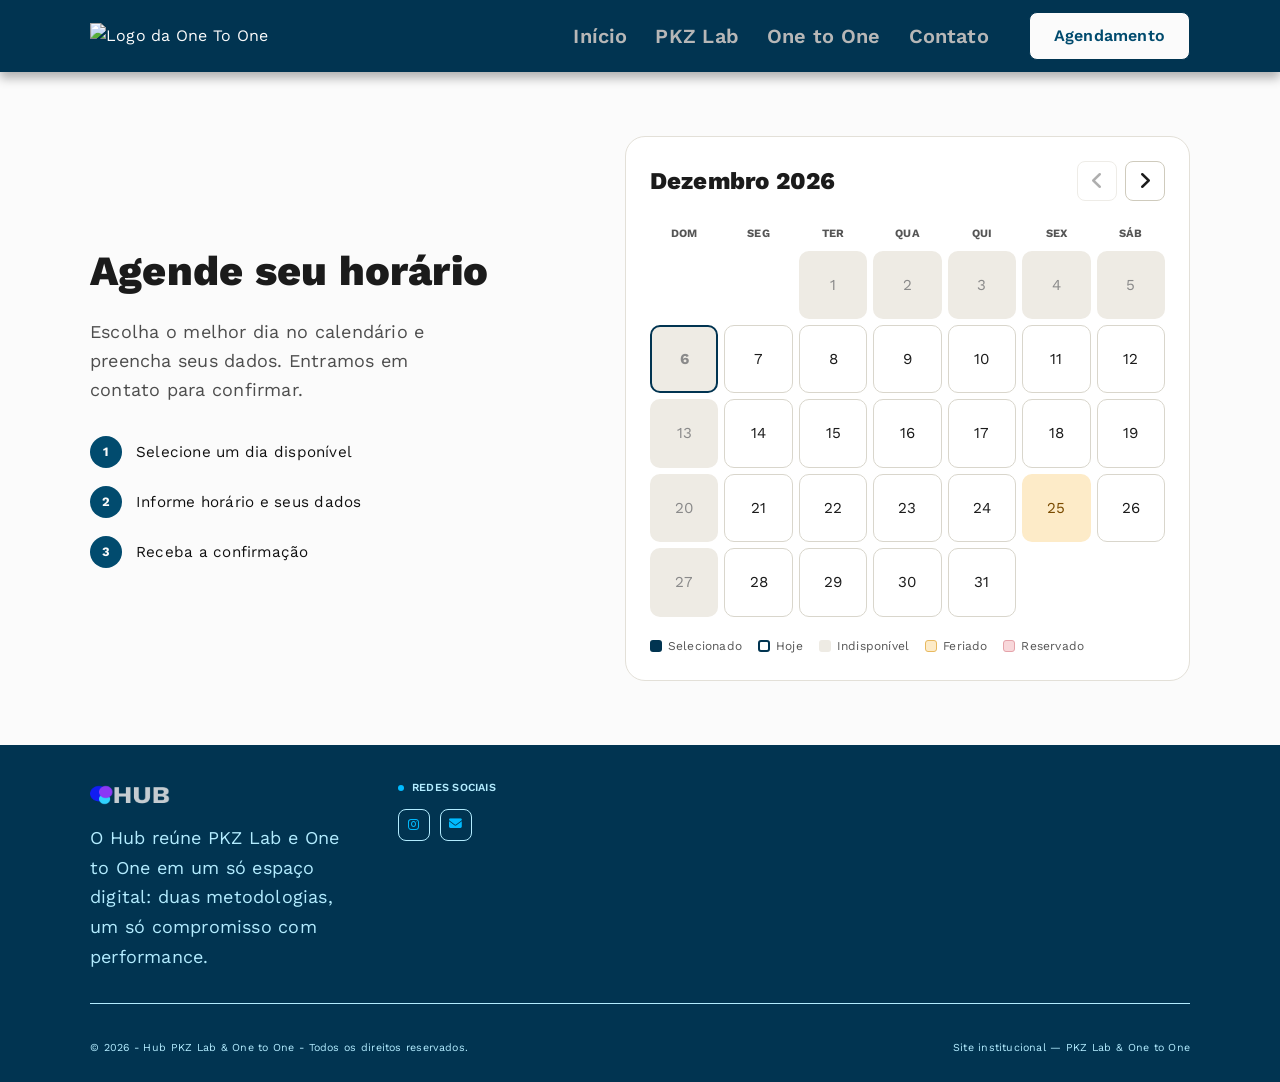
==== commit 7fc30ca7: "fix: footer estilizado e com a logo do Hub" ====
--- a/agendamento-one-to-one.html
+++ b/agendamento-one-to-one.html
@@ -165,7 +165,7 @@
 
     <footer class="footer">
       <section class="footer__marca">
-        <img src="https://placehold.co/80x28" alt="Hub" />
+        <img src="assets/hub_logo.png" alt="Hub" />
         <p>
           O Hub reúne PKZ Lab e One to One em um só espaço digital: duas
           metodologias, um só compromisso com performance.
--- a/styles.css
+++ b/styles.css
@@ -122,6 +122,8 @@
 
 .footer__marca img {
   margin-bottom: 14px;
+  height: 28px;
+  width: 80px;
 }
 
 .footer__redes {
@@ -246,6 +248,12 @@
   padding-bottom: 12px;
   background: var(--cor-azul-900);
   color: var(--cor-cinza-100);
+}
+
+.header__logo {
+  display: block;
+  width: 140px;
+  height: 40px;
 }
 
 .menu {
@@ -668,9 +676,23 @@
   margin-bottom: 20px;
 }
 
-.pkz-hero .cabecalho span {
+.kicker {
   color: var(--cor-azul-800);
-  text-transform: lowercase;
+  font-weight: 600;
+  opacity: 0.9;
+  text-transform: uppercase;
+}
+
+.pkz-hero span {
+  text-transform: none;
+  font-size: clamp(1rem, 0.85rem + 0.5vw, 1.125rem);
+}
+
+.kicker-2 {
+  color: var(--cor-azul-100);
+  font-weight: 600;
+  opacity: 0.9;
+  text-transform: uppercase;
 }
 
 /*PKZ - QUEM SOMOS NÓS*/
@@ -701,12 +723,6 @@
   color: var(--cor-azul-800);
 }
 
-.cabecalho span {
-  color: var(--cor-azul-700);
-  font-weight: 600;
-  opacity: 0.9;
-  text-transform: uppercase;
-}
 .p-sobre {
   display: flex;
   flex-direction: column;
@@ -803,6 +819,7 @@
   padding-right: max(64px, calc((100% - 1100px) / 2));
   padding-bottom: 64px;
   padding-top: 64px;
+  margin-bottom: 64px;
   width: 100%;
   display: flex;
   flex-direction: column;
@@ -911,19 +928,33 @@
 
 .btn-agendamento:hover {
   background-color: transparent;
+  color: var(--cor-cinza-100);
   border-color: var(--cor-cinza-100);
 }
 
 /*Seção opinião*/
-.secao {
+.pkz-secao-opiniao {
   padding-left: max(64px, calc((100% - 1100px) / 2));
   padding-right: max(64px, calc((100% - 1100px) / 2));
   padding-bottom: 64px;
-}
-
-#pkz-opiniao {
+  display: flex;
+  flex-direction: column;
+  gap: 24px;
+}
+
+.pkz-secao-opiniao h2 {
+  color: var(--cor-azul-800);
+}
+
+.pkz-secao-opiniao ul li article {
   background-color: var(--cor-azul-800);
-}
+  padding: 32px;
+}
+.pkz-secao-opiniao ul li article footer p {
+  color: var(--cor-azul-100);
+}
+
+/*Seção localização*/
 
 #pkz-localizacao {
   background-color: var(--cor-azul-800);
@@ -931,12 +962,25 @@
   padding-bottom: 64px;
   padding-top: 64px;
 }
+
 #secao-pkz h2 {
   color: var(--cor-azul-800);
 }
 
 #cta-pkz {
   background-color: var(--cor-azul-800);
+  border-radius: 32px;
+}
+
+#cta-pkz h2 span {
+  font-size: clamp(1.5rem, 0.75rem + 2vw, 2.25rem);
+}
+#cta-pkz h2 {
+  letter-spacing: 0.02rem;
+}
+#cta-pkz p {
+  font-size: clamp(1rem, 0.85rem + 0.5vw, 1.125rem);
+  line-height: 1.65;
 }
 
 .localizacao__mapa iframe {
@@ -1291,93 +1335,7 @@
 }
 
 /* Contato PKZ */
-.footer-contato {
-  background-color: var(--cor-azul-700);
-  color: var(--cor-cinza-100);
-}
-
-.footer-topo {
-  display: flex;
-  gap: 32px;
-}
-
-/* Logo + texto */
-.footer-hub {
-  max-width: 200px;
-  display: flex;
-  flex-direction: column;
-  gap: 24px;
-}
-
-.footer-logo {
-  display: flex;
-  align-items: center;
-  gap: 8px;
-  font-family: "Work Sans", sans-serif;
-  font-size: 18px;
-  font-weight: 700;
-}
-
-.footer-logo::before {
-  content: "";
-  width: 6px;
-  height: 6px;
-  border-radius: 50%;
-  background-color: var(--cor-azul-500); /* bolinha azul antes do HUB */
-}
-
-.footer-hub p {
-  font-size: 12px;
-  line-height: 1.6;
-}
-
-/* Redes sociais */
-.footer-redes h2 {
-  font-size: 10px;
-  font-weight: 600;
-  text-transform: uppercase;
-  letter-spacing: 2px;
-  color: var(--cor-azul-100);
-  margin-bottom: 12px;
-}
-
-.footer-redes ul {
-  list-style: none;
-  display: flex;
-  gap: 8px;
-}
-
-.footer-redes a {
-  display: flex;
-  align-items: center;
-  justify-content: center;
-  width: 32px;
-  height: 32px;
-  border: 1px solid var(--cor-azul-100);
-  border-radius: 6px;
-  color: var(--cor-azul-100);
-  font-size: 14px;
-  text-decoration: none;
-  transition: background-color 0.3s ease;
-}
-
-.footer-redes a:hover {
-  background-color: rgba(255, 255, 255, 0.1);
-}
-
-/* Linha e parte de baixo */
-.footer-site hr {
-  border: none;
-  border-top: 1px solid rgba(179, 236, 255, 0.5);
-  margin-bottom: 16px;
-}
-
-.footer-base {
-  display: flex;
-  justify-content: space-between;
-  gap: 16px;
-  font-size: 11px;
-}
+
 /* Contato One To One */
 
 /* Agendamento PKZ */
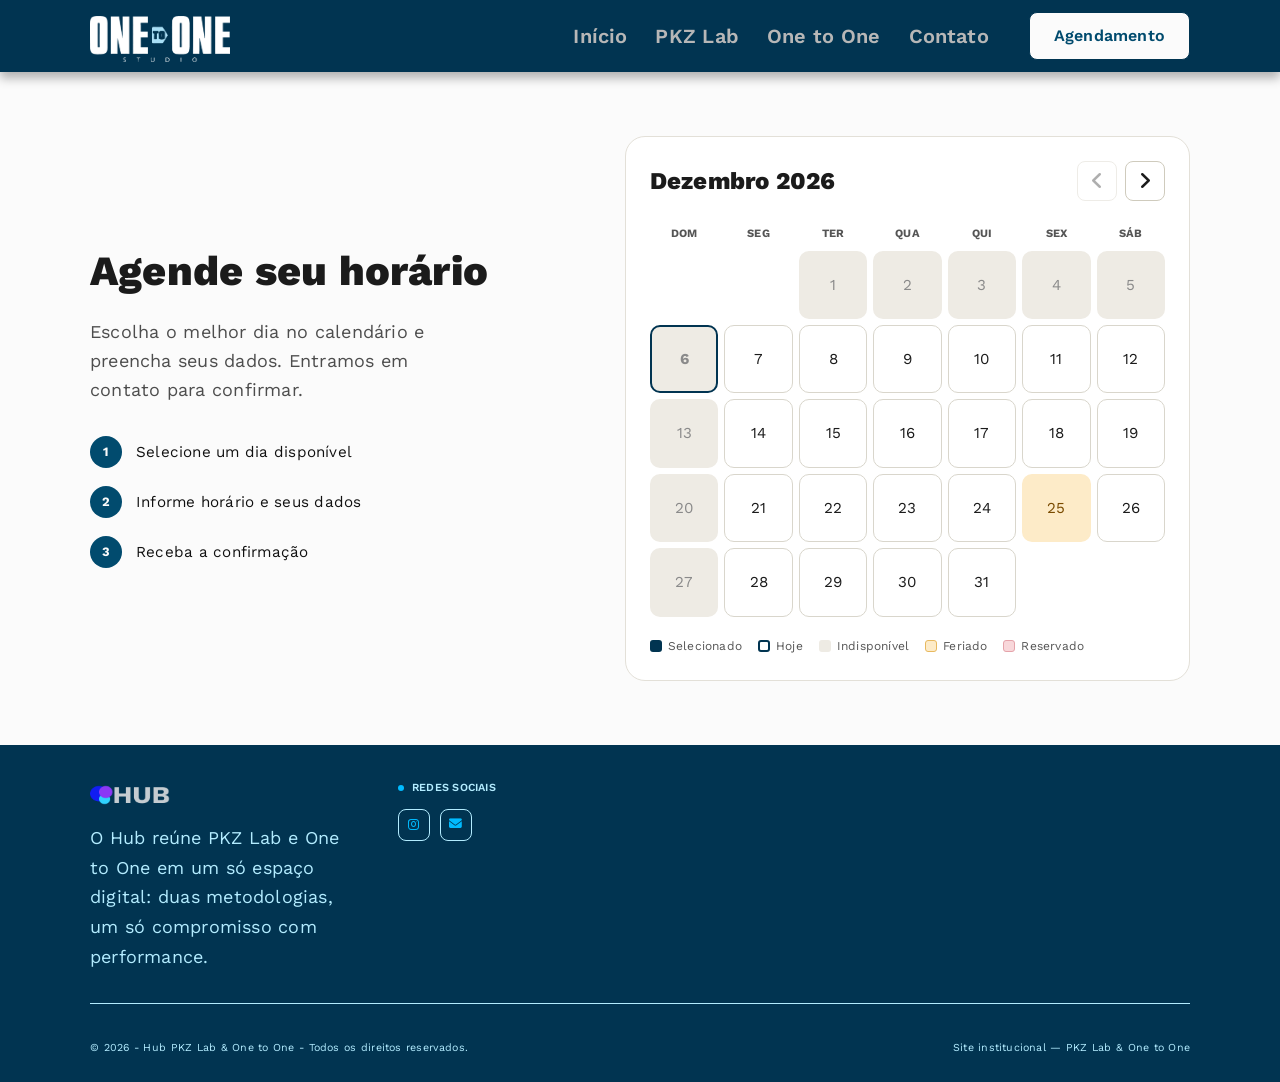
==== commit f4897808: "fix: adicionando as logos" ====
--- a/agendamento-one-to-one.html
+++ b/agendamento-one-to-one.html
@@ -23,20 +23,23 @@
   </head>
   <body class="pagina-one">
     <header class="header__hub">
-      <a href="one-to-one.html">
-        <img src="https://placehold.co/140x40" alt="Logo da One To One" />
+      <a href="one-to-one.html" class="header__logo">
+        <img src="assets/onetoone_logo.png" alt="Logo da OneToOne" />
       </a>
 
-      <div class="header__acoes-exemplo">
-        <nav aria-label="Navegação principal">
+      <div class="header__acoes">
+        <nav aria-label="Principal">
           <ul class="menu">
             <li><a href="index.html">Início</a></li>
             <li><a href="pkz-lab.html">PKZ Lab</a></li>
-            <li><a href="one-to-one.html">One to One</a></li>
-            <li><a href="contato-one-to-one.html">Contato</a></li>
+            <li>
+              <a href="one-to-one.html">One to One</a>
+            </li>
+            <li>
+              <a href="contato-one-to-one.html">Contato</a>
+            </li>
           </ul>
         </nav>
-
         <a
           href="agendamento-one-to-one.html"
           class="btn-agendamento"
--- a/styles.css
+++ b/styles.css
@@ -292,7 +292,7 @@
   top: 0;
   left: 0;
   width: 100%;
-  height: 100%;
+  height: 680px;
   object-fit: cover;
   filter: brightness(0.3);
 }
@@ -653,9 +653,10 @@
 }
 
 .pkz-hero {
+  height: 680px;
   padding-left: max(64px, calc((100% - 1100px) / 2));
   padding-right: max(64px, calc((100% - 1100px) / 2));
-  background-image: url("https://placehold.co/1920x1080");
+  background-image: url(assets/pkz_hero_banner.jpg);
   background-size: cover;
   background-position: center;
   background-repeat: no-repeat;
@@ -1381,7 +1382,7 @@
   color: var(--cor-azul-500);
 }
 
-.header__acoes-exemplo {
+.header__acoes {
   display: flex;
   align-items: center;
   gap: 40px;
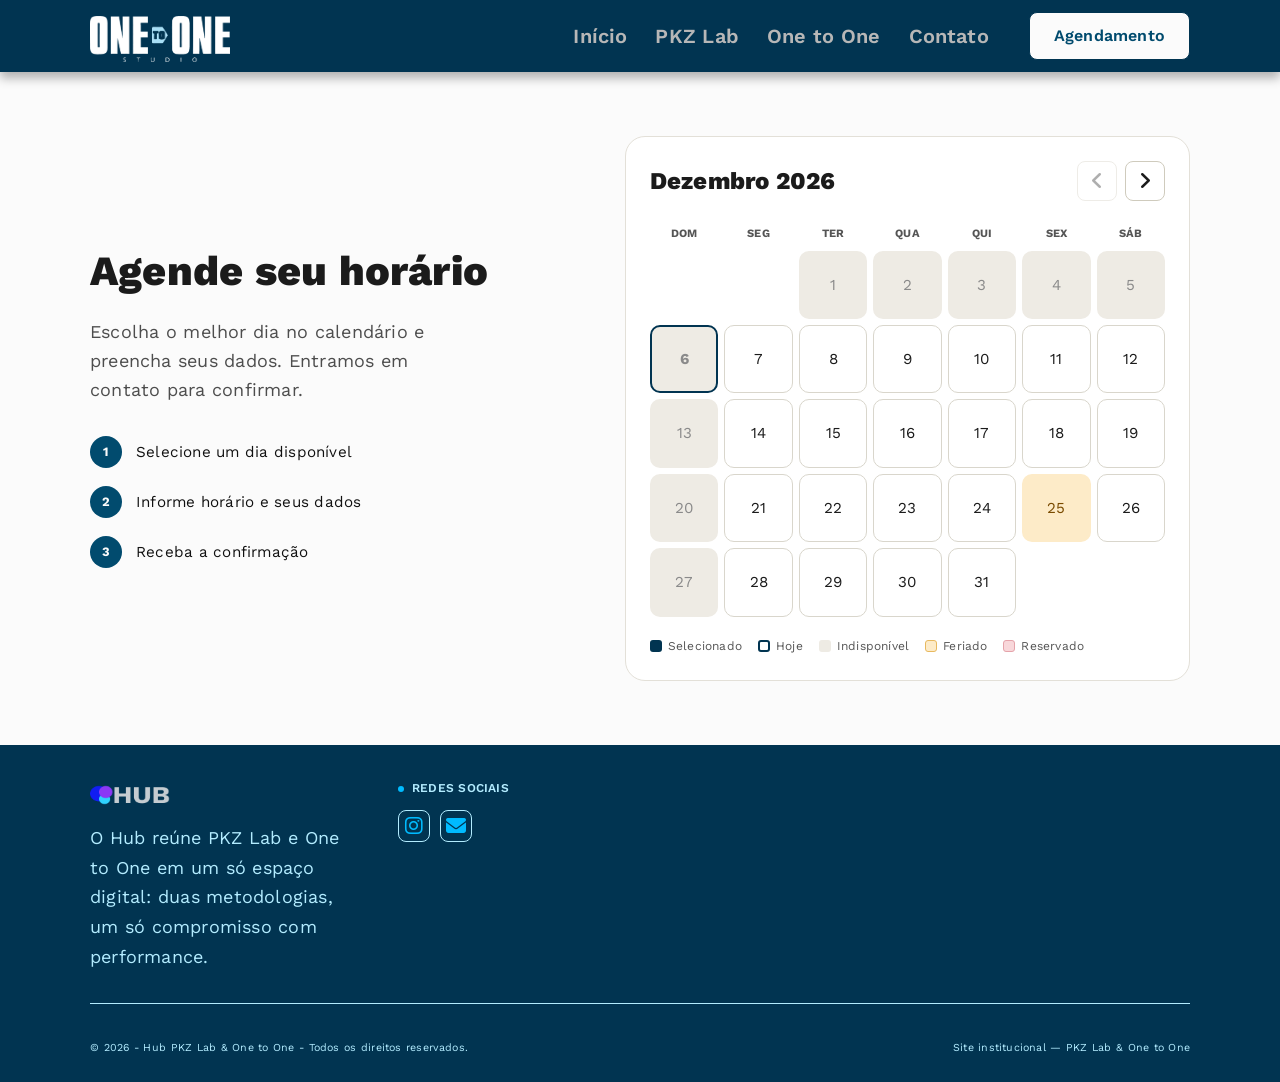
==== commit 1d095732: "Atualizacão após passar pelo validador" ====
--- a/agendamento-one-to-one.html
+++ b/agendamento-one-to-one.html
@@ -1,30 +1,30 @@
 <!doctype html>
 <html lang="pt-BR">
   <head>
-    <meta charset="UTF-8" />
-    <meta name="viewport" content="width=device-width, initial-scale=1" />
+    <meta charset="UTF-8">
+    <meta name="viewport" content="width=device-width, initial-scale=1">
     <title>Agendamento | One To One</title>
     <link
       rel="stylesheet"
       href="https://cdnjs.cloudflare.com/ajax/libs/font-awesome/6.5.1/css/all.min.css"
       crossorigin="anonymous"
       referrerpolicy="no-referrer"
-    />
-
-    <link rel="preconnect" href="https://fonts.googleapis.com" />
-    <link rel="preconnect" href="https://fonts.gstatic.com" crossorigin />
+    >
+
+    <link rel="preconnect" href="https://fonts.googleapis.com">
+    <link rel="preconnect" href="https://fonts.gstatic.com" crossorigin>
     <link
       href="https://fonts.googleapis.com/css2?family=DM+Sans:wght@400;500;700&family=Oswald:wght@500&family=Work+Sans:wght@400;500;600;800&display=swap"
       rel="stylesheet"
-    />
-    <link rel="stylesheet" href="global.css" />
-    <link rel="stylesheet" href="styles.css" />
+    >
+    <link rel="stylesheet" href="global.css">
+    <link rel="stylesheet" href="styles.css">
     <script src="script.js" defer></script>
   </head>
   <body class="pagina-one">
     <header class="header__hub">
       <a href="one-to-one.html" class="header__logo">
-        <img src="assets/onetoone_logo.png" alt="Logo da OneToOne" />
+        <img src="assets/onetoone_logo.png" alt="Logo da OneToOne">
       </a>
 
       <div class="header__acoes">
@@ -167,8 +167,8 @@
     </main>
 
     <footer class="footer">
-      <section class="footer__marca">
-        <img src="assets/hub_logo.png" alt="Hub" />
+      <section class="footer__marca" aria-label="Rodapé do site">
+        <img src="assets/hub_logo.png" alt="Hub">
         <p>
           O Hub reúne PKZ Lab e One to One em um só espaço digital: duas
           metodologias, um só compromisso com performance.
@@ -201,7 +201,7 @@
         </ul>
       </section>
 
-      <hr class="footer__linha" />
+      <hr class="footer__linha">
 
       <p class="footer__copy">
         <small
@@ -239,7 +239,7 @@
         </div>
 
         <form class="form-agendamento">
-          <input type="hidden" name="data" />
+          <input type="hidden" name="data">
 
           <fieldset class="form-agendamento__campo">
             <legend class="form-agendamento__rotulo">Horário</legend>
@@ -258,7 +258,7 @@
               placeholder="Seu nome"
               autocomplete="name"
               required
-            />
+            >
           </div>
 
           <div class="form-agendamento__campo">
@@ -275,7 +275,7 @@
               pattern="\(\d{2}\) \d{4,5}-\d{4}"
               title="Use o formato (00) 00000-0000"
               required
-            />
+            >
           </div>
 
           <div class="form-agendamento__campo">
@@ -290,7 +290,7 @@
               placeholder="voce@email.com"
               autocomplete="email"
               required
-            />
+            >
           </div>
 
           <div class="form-agendamento__campo">
--- a/styles.css
+++ b/styles.css
@@ -133,7 +133,7 @@
 .footer__redes h2 {
   margin-bottom: 14px;
   font-weight: 600;
-  font-size: 0.68rem;
+  font-size: 12px;
   text-transform: uppercase;
 }
 
@@ -152,6 +152,9 @@
   display: flex;
   gap: 10px;
 }
+.footer__redes i{
+  font-size: 20px;
+}
 
 .btn-rede {
   display: flex;
@@ -159,7 +162,7 @@
   justify-content: center;
   width: 32px;
   height: 32px;
-  border: 1px solid var(--cor-azul-700);
+  border: 1px solid var(--cor-cinza-100);
   border-radius: 8px;
   color: var(--cor-azul-100);
   transition: all 0.3s ease-in-out;
@@ -199,8 +202,8 @@
 
 .btn {
   display: inline-flex;
-  align-items: center;
-  align-content: center;
+  justify-content: center;
+  align-items: center;
   gap: 8px;
   padding: 14px 28px;
   border: 1px solid transparent;
@@ -294,15 +297,27 @@
   width: 100%;
   height: 680px;
   object-fit: cover;
-  filter: brightness(0.3);
+  filter: brightness(0.5);
+}
+
+.hero__video {
+  position: absolute;
+  top: 0;
+  left: 0;
+  width: 100%;
+  height: 680px;
+  object-fit: cover;
+  filter: brightness(0.7);
 }
 
 .hero__conteudo {
+  width: 100%;
   position: relative;
   display: flex;
   flex-direction: column;
   align-items: center;
   gap: 24px;
+  padding: 0 64px;
 }
 
 .hero__conteudo h1 {
@@ -315,9 +330,8 @@
 }
 
 .hero__acoes {
-  display: flex;
-  flex-wrap: wrap;
-  justify-content: center;
+  display: grid;
+  grid-template-columns: repeat(2, 1fr);
   gap: 12px;
 }
 
@@ -493,6 +507,7 @@
   overflow: hidden;
   border: 1px solid #444;
   border-radius: 6px;
+  /* width: 400px; */
 }
 
 .membro img {
@@ -657,6 +672,7 @@
   padding-left: max(64px, calc((100% - 1100px) / 2));
   padding-right: max(64px, calc((100% - 1100px) / 2));
   background-image: url(assets/pkz_hero_banner.jpg);
+  background-image: linear-gradient(rgba(0, 17, 43, 0.7), rgba(0, 17, 43, 0.7)), url(assets/pkz_hero_banner.jpg);
   background-size: cover;
   background-position: center;
   background-repeat: no-repeat;
@@ -923,7 +939,6 @@
   border-radius: 8px;
   padding: 10px 24px;
   font-weight: 600;
-  letter-spacing: 0.5;
   transition: all 0.3s ease;
 }
 
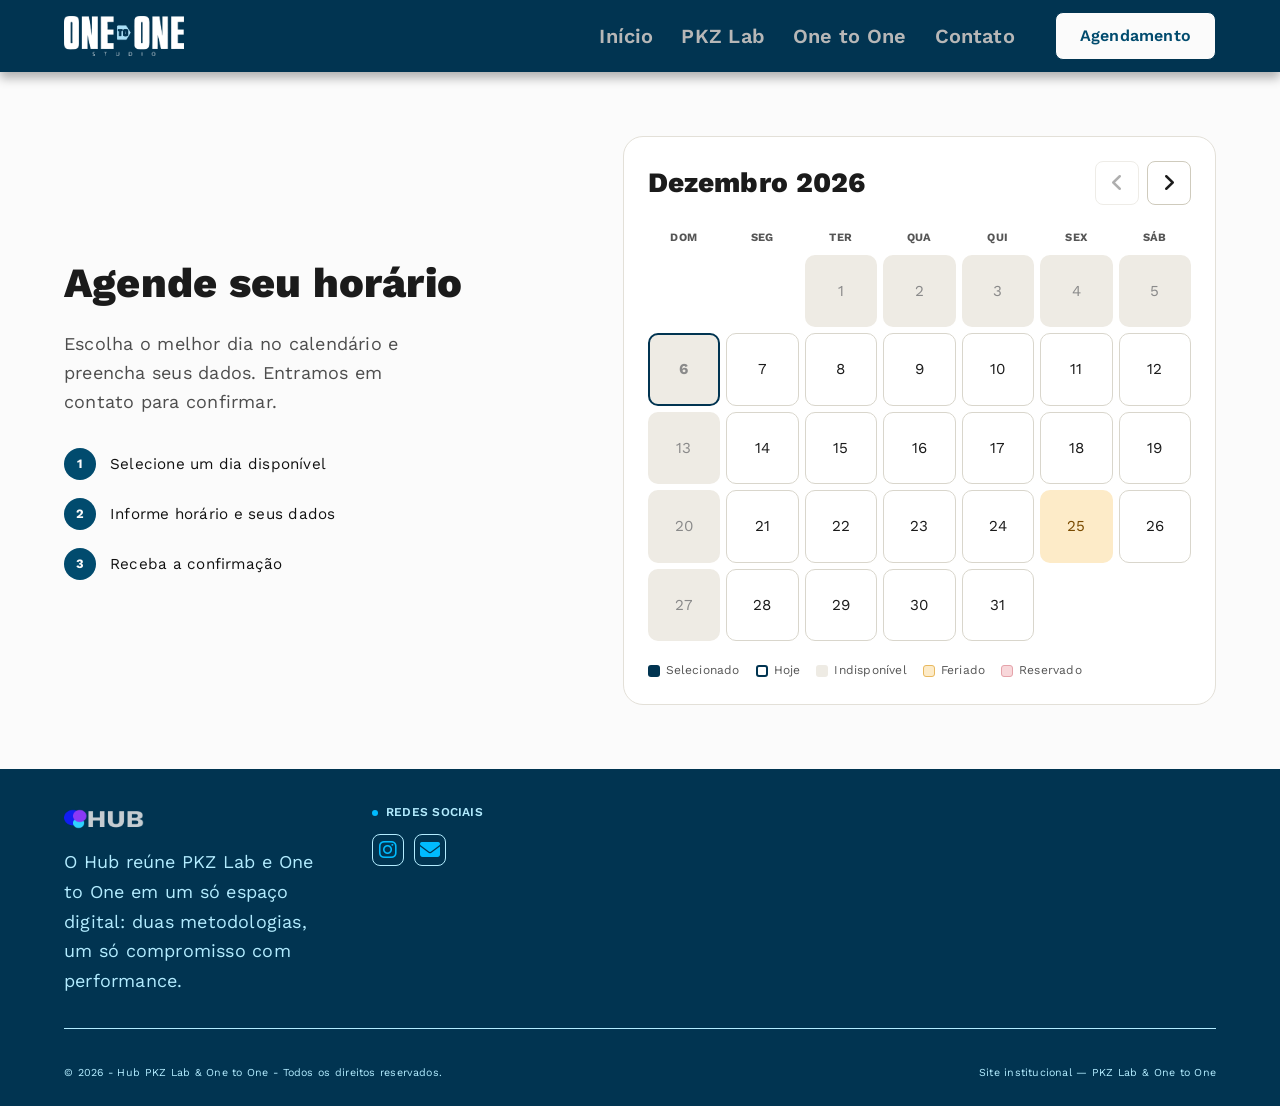
==== commit 036684c0: "feat: valida o formulário de agendamento a partir de funções" ====
--- a/agendamento-one-to-one.html
+++ b/agendamento-one-to-one.html
@@ -1,30 +1,30 @@
 <!doctype html>
 <html lang="pt-BR">
   <head>
-    <meta charset="UTF-8">
-    <meta name="viewport" content="width=device-width, initial-scale=1">
+    <meta charset="UTF-8" />
+    <meta name="viewport" content="width=device-width, initial-scale=1" />
     <title>Agendamento | One To One</title>
     <link
       rel="stylesheet"
       href="https://cdnjs.cloudflare.com/ajax/libs/font-awesome/6.5.1/css/all.min.css"
       crossorigin="anonymous"
       referrerpolicy="no-referrer"
-    >
-
-    <link rel="preconnect" href="https://fonts.googleapis.com">
-    <link rel="preconnect" href="https://fonts.gstatic.com" crossorigin>
+    />
+
+    <link rel="preconnect" href="https://fonts.googleapis.com" />
+    <link rel="preconnect" href="https://fonts.gstatic.com" crossorigin />
     <link
       href="https://fonts.googleapis.com/css2?family=DM+Sans:wght@400;500;700&family=Oswald:wght@500&family=Work+Sans:wght@400;500;600;800&display=swap"
       rel="stylesheet"
-    >
-    <link rel="stylesheet" href="global.css">
-    <link rel="stylesheet" href="styles.css">
+    />
+    <link rel="stylesheet" href="global.css" />
+    <link rel="stylesheet" href="styles.css" />
     <script src="script.js" defer></script>
   </head>
   <body class="pagina-one">
     <header class="header__hub">
       <a href="one-to-one.html" class="header__logo">
-        <img src="assets/onetoone_logo.png" alt="Logo da OneToOne">
+        <img src="assets/onetoone_logo.png" alt="Logo da OneToOne" />
       </a>
 
       <div class="header__acoes">
@@ -168,7 +168,7 @@
 
     <footer class="footer">
       <section class="footer__marca" aria-label="Rodapé do site">
-        <img src="assets/hub_logo.png" alt="Hub">
+        <img src="assets/hub_logo.png" alt="Hub" />
         <p>
           O Hub reúne PKZ Lab e One to One em um só espaço digital: duas
           metodologias, um só compromisso com performance.
@@ -201,7 +201,7 @@
         </ul>
       </section>
 
-      <hr class="footer__linha">
+      <hr class="footer__linha" />
 
       <p class="footer__copy">
         <small
@@ -238,12 +238,14 @@
           </p>
         </div>
 
-        <form class="form-agendamento">
-          <input type="hidden" name="data">
+        <!-- novalidate: a validação é feita pelo script.js, não pelo navegador -->
+        <form class="form-agendamento" novalidate>
+          <input type="hidden" name="data" />
 
           <fieldset class="form-agendamento__campo">
             <legend class="form-agendamento__rotulo">Horário</legend>
             <div class="horarios"></div>
+            <span class="erro-campo" data-erro-para="horario"></span>
           </fieldset>
 
           <div class="form-agendamento__campo">
@@ -257,8 +259,8 @@
               name="nome"
               placeholder="Seu nome"
               autocomplete="name"
-              required
-            >
+            />
+            <span class="erro-campo" data-erro-para="nome"></span>
           </div>
 
           <div class="form-agendamento__campo">
@@ -272,10 +274,8 @@
               name="whatsapp"
               placeholder="(00) 00000-0000"
               autocomplete="tel"
-              pattern="\(\d{2}\) \d{4,5}-\d{4}"
-              title="Use o formato (00) 00000-0000"
-              required
-            >
+            />
+            <span class="erro-campo" data-erro-para="whatsapp"></span>
           </div>
 
           <div class="form-agendamento__campo">
@@ -284,13 +284,14 @@
             >
             <input
               class="form-agendamento__input"
-              type="email"
+              type="text"
+              inputmode="email"
               id="agendamento-email"
               name="email"
               placeholder="voce@email.com"
               autocomplete="email"
-              required
-            >
+            />
+            <span class="erro-campo" data-erro-para="email"></span>
           </div>
 
           <div class="form-agendamento__campo">
@@ -304,6 +305,7 @@
               rows="3"
               placeholder="Algo que devemos saber?"
             ></textarea>
+            <span class="erro-campo" data-erro-para="observacoes"></span>
           </div>
 
           <p class="form-agendamento__erro" role="alert"></p>
--- a/styles.css
+++ b/styles.css
@@ -13,8 +13,20 @@
   --cor-azul-900: #00112b;
   --cor-cinza-100: #fbfbfb;
 
-  /* Cor de destaque do agendamento (PKZ por padrão; .pagina-one troca) */
   --cor-agendamento: var(--cor-azul-700);
+
+  --gutter: 16px;
+  --margem: max(var(--gutter), calc((100% - 1100px) / 2));
+}
+
+html {
+  scroll-padding-top: 5rem;
+}
+
+@media (prefers-reduced-motion: no-preference) {
+  html {
+    scroll-behavior: smooth;
+  }
 }
 
 html,
@@ -82,15 +94,23 @@
   top: 0;
   z-index: 10;
   display: flex;
+  flex-wrap: wrap;
   justify-content: space-between;
   align-items: center;
-  padding: 24px 64px;
+  gap: 8px 16px;
+  padding: 12px var(--gutter);
 }
 
 header ul {
   display: flex;
   justify-content: space-between;
   gap: 1rem;
+}
+
+/* sem JS o menu ocupa a linha de baixo */
+body > header > nav,
+body > header > .header__acoes {
+  flex-basis: 100%;
 }
 
 li {
@@ -105,9 +125,8 @@
 
 .footer {
   display: flex;
-  flex-wrap: wrap;
-  justify-content: space-between;
-  gap: 32px 48px;
+  flex-direction: column;
+  gap: 24px;
   padding-top: 36px;
   padding-bottom: 24px;
   background: var(--cor-azul-900);
@@ -116,7 +135,7 @@
 }
 
 .footer__marca {
-  width: 260px;
+  width: 100%;
   line-height: 1.7;
 }
 
@@ -124,10 +143,6 @@
   margin-bottom: 14px;
   height: 28px;
   width: 80px;
-}
-
-.footer__redes {
-  flex: 1;
 }
 
 .footer__redes h2 {
@@ -152,7 +167,7 @@
   display: flex;
   gap: 10px;
 }
-.footer__redes i{
+.footer__redes i {
   font-size: 20px;
 }
 
@@ -160,8 +175,8 @@
   display: flex;
   align-items: center;
   justify-content: center;
-  width: 32px;
-  height: 32px;
+  width: 44px;
+  height: 44px;
   border: 1px solid var(--cor-cinza-100);
   border-radius: 8px;
   color: var(--cor-azul-100);
@@ -184,6 +199,59 @@
   font-size: 0.8rem;
 }
 
+/* 601px — 767px: phablets e tablets pequenos */
+@media (min-width: 601px) {
+  :root {
+    --gutter: 24px;
+  }
+}
+
+/* 767px — 1024px: tablets */
+@media (min-width: 767px) {
+  :root {
+    --gutter: 40px;
+  }
+
+  header {
+    flex-wrap: nowrap;
+    padding-block: 24px;
+  }
+
+  .footer {
+    flex-direction: row;
+    flex-wrap: wrap;
+    justify-content: space-between;
+    gap: 32px 48px;
+  }
+
+  .footer__marca {
+    width: 260px;
+  }
+
+  .footer__redes {
+    flex: 1;
+  }
+}
+
+/* 1025px — 1200px: laptops, desktops e telas grandes */
+@media (min-width: 1025px) {
+  :root {
+    --gutter: 64px;
+  }
+
+  .btn-rede {
+    width: 32px;
+    height: 32px;
+  }
+}
+
+/* 1201px em diante: telas muito grandes e TVs */
+@media (min-width: 1201px) {
+  :root {
+    --margem: max(var(--gutter), calc((100% - 1280px) / 2));
+  }
+}
+
 /*------------------------------------------
 Index.html
 --------------------------------------------*/
@@ -191,13 +259,12 @@
 .secao,
 .header__hub,
 .footer {
-  padding-left: max(64px, calc((100% - 1100px) / 2));
-  padding-right: max(64px, calc((100% - 1100px) / 2));
+  padding-inline: var(--margem);
 }
 
 .secao {
-  padding-top: 64px;
-  padding-bottom: 64px;
+  padding-top: 48px;
+  padding-bottom: 48px;
 }
 
 .btn {
@@ -259,13 +326,27 @@
   height: 40px;
 }
 
+.header__logo img {
+  width: 100%;
+  height: 100%;
+  object-fit: contain;
+  object-position: left center;
+}
+
 .menu {
-  gap: 28px;
+  flex-direction: column;
+  gap: 0;
+}
+
+.menu li + li {
+  border-top: 1px solid rgba(255, 255, 255, 0.12);
 }
 
 .menu a {
+  display: block;
+  padding: 12px 0;
   font-weight: 600;
-  font-size: 1.25rem;
+  font-size: 1.1rem;
   color: #b7b7b7;
 }
 
@@ -278,13 +359,116 @@
   font-weight: 800;
 }
 
+/* Menu hambúrguer (botão e classes criados pelo JS) */
+.menu-toggle {
+  display: grid;
+  place-items: center;
+  flex-shrink: 0;
+  width: 44px;
+  height: 44px;
+  border: 1px solid rgba(255, 255, 255, 0.35);
+  border-radius: 8px;
+  background: transparent;
+  color: var(--cor-cinza-100);
+  cursor: pointer;
+}
+
+.menu-toggle:hover {
+  background: rgba(255, 255, 255, 0.1);
+}
+
+.menu-toggle:focus-visible {
+  outline: 3px solid var(--cor-azul-500);
+  outline-offset: 2px;
+}
+
+.menu-toggle__barra,
+.menu-toggle__barra::before,
+.menu-toggle__barra::after {
+  display: block;
+  width: 22px;
+  height: 2px;
+  border-radius: 2px;
+  background: currentColor;
+  transition:
+    transform 0.25s ease,
+    top 0.25s ease,
+    background-color 0.25s ease;
+}
+
+.menu-toggle__barra {
+  position: relative;
+}
+
+.menu-toggle__barra::before,
+.menu-toggle__barra::after {
+  content: "";
+  position: absolute;
+  left: 0;
+}
+
+.menu-toggle__barra::before {
+  top: -7px;
+}
+
+.menu-toggle__barra::after {
+  top: 7px;
+}
+
+.menu-aberto .menu-toggle__barra {
+  background: transparent;
+}
+
+.menu-aberto .menu-toggle__barra::before {
+  top: 0;
+  transform: rotate(45deg);
+}
+
+.menu-aberto .menu-toggle__barra::after {
+  top: 0;
+  transform: rotate(-45deg);
+}
+
+.menu-pronto > .menu-painel {
+  position: absolute;
+  top: 100%;
+  left: 0;
+  right: 0;
+  padding: 8px var(--gutter) 24px;
+  background: inherit;
+  border-top: 1px solid rgba(255, 255, 255, 0.15);
+  box-shadow: 0 12px 16px rgba(0, 0, 0, 0.25);
+  visibility: hidden;
+  opacity: 0;
+  transform: translateY(-8px);
+  transition:
+    opacity 0.2s ease,
+    transform 0.2s ease,
+    visibility 0.2s;
+}
+
+.menu-pronto.menu-aberto > .menu-painel {
+  visibility: visible;
+  opacity: 1;
+  transform: none;
+}
+
+@media (prefers-reduced-motion: reduce) {
+  .menu-pronto > .menu-painel,
+  .menu-toggle__barra,
+  .menu-toggle__barra::before,
+  .menu-toggle__barra::after {
+    transition: none;
+  }
+}
+
 .hero {
   position: relative;
   display: flex;
   align-items: center;
   justify-content: center;
-  min-height: 680px;
-  padding: 64px 24px;
+  min-height: 520px;
+  padding: 48px 16px;
   background: var(--cor-azul-900);
   color: var(--cor-cinza-100);
   text-align: center;
@@ -295,7 +479,7 @@
   top: 0;
   left: 0;
   width: 100%;
-  height: 680px;
+  height: 100%;
   object-fit: cover;
   filter: brightness(0.5);
 }
@@ -305,7 +489,7 @@
   top: 0;
   left: 0;
   width: 100%;
-  height: 680px;
+  height: 100%;
   object-fit: cover;
   filter: brightness(0.7);
 }
@@ -316,8 +500,7 @@
   display: flex;
   flex-direction: column;
   align-items: center;
-  gap: 24px;
-  padding: 0 64px;
+  gap: 20px;
 }
 
 .hero__conteudo h1 {
@@ -331,7 +514,9 @@
 
 .hero__acoes {
   display: grid;
-  grid-template-columns: repeat(2, 1fr);
+  grid-template-columns: 1fr;
+  width: 100%;
+  max-width: 420px;
   gap: 12px;
 }
 
@@ -346,7 +531,7 @@
 .secao h2 {
   margin-bottom: 12px;
   font-weight: 800;
-  font-size: 1.75rem;
+  font-size: 1.5rem;
   line-height: 1.25;
   text-transform: uppercase;
   color: var(--cor-azul-900);
@@ -361,18 +546,18 @@
 .valores__lista {
   display: flex;
   flex-direction: column;
-  gap: 44px;
+  gap: 24px;
 }
 
 .valores__lista article {
-  width: 80%;
+  width: 100%;
   background: var(--cor-azul-800);
   color: var(--cor-cinza-100);
 }
 
 /* ---- Cards de valores: entram na tela ao rolar ---- */
 .valores {
-  overflow-x: clip; /* evita rolagem horizontal enquanto os cards estão deslocados */
+  overflow-x: clip;
 }
 
 .valores__lista .card-caracteristica {
@@ -385,15 +570,13 @@
   margin-left: auto;
 }
 
-/* Estado inicial, adicionado pelo JS. Por padrão vem da esquerda */
 .valor--oculto {
   opacity: 0;
-  transform: translateX(-6rem);
-}
-
-/* Os cards da direita vêm da direita */
+  transform: translateX(-3rem);
+}
+
 .valor--direita.valor--oculto {
-  transform: translateX(6rem);
+  transform: translateX(3rem);
 }
 
 @media (prefers-reduced-motion: reduce) {
@@ -410,12 +593,12 @@
 
 .empresas {
   display: grid;
-  grid-template-columns: 1fr 1fr;
+  grid-template-columns: 1fr;
   gap: 24px;
 }
 
 .empresas__cabecalho {
-  grid-column: 1 / 3;
+  grid-column: 1 / -1;
   margin-bottom: 0;
 }
 
@@ -423,7 +606,7 @@
   position: relative;
   display: flex;
   min-height: 380px;
-  padding: 28px;
+  padding: 20px;
   border-radius: 8px;
   overflow: hidden;
   background: var(--cor-azul-900);
@@ -470,14 +653,14 @@
 .empresa h3 {
   max-width: 14ch;
   font-weight: 800;
-  font-size: 1.9rem;
+  font-size: 1.5rem;
   line-height: 1.2;
 }
 
 .empresa__descricao {
   max-width: 48ch;
   margin-top: auto;
-  font-size: 0.78rem;
+  font-size: 0.875rem;
   line-height: 1.65;
 }
 
@@ -492,13 +675,13 @@
   border-radius: 4px;
   background: var(--cor-azul-800);
   font-weight: 600;
-  font-size: 0.68rem;
+  font-size: 0.72rem;
   color: var(--cor-azul-100);
 }
 
 .equipe__lista {
   display: grid;
-  grid-template-columns: 1fr 1fr 1fr;
+  grid-template-columns: 1fr;
   gap: 16px;
 }
 
@@ -507,7 +690,6 @@
   overflow: hidden;
   border: 1px solid #444;
   border-radius: 6px;
-  /* width: 400px; */
 }
 
 .membro img {
@@ -527,13 +709,136 @@
   color: #444;
 }
 
+/* 601px — 767px: phablets e tablets pequenos */
+@media (min-width: 601px) {
+  .hero__acoes {
+    grid-template-columns: repeat(2, 1fr);
+    width: auto;
+    max-width: none;
+  }
+}
+
+/* 767px — 1024px: tablets */
+@media (min-width: 767px) {
+  .secao {
+    padding-top: 64px;
+    padding-bottom: 64px;
+  }
+
+  .secao h2 {
+    font-size: 1.75rem;
+  }
+
+  /* menu horizontal no lugar do hambúrguer */
+  .menu-toggle {
+    display: none;
+  }
+
+  body > header > nav,
+  body > header > .header__acoes {
+    flex-basis: auto;
+  }
+
+  .menu-pronto > .menu-painel {
+    position: static;
+    flex-direction: row;
+    align-items: center;
+    gap: 40px;
+    padding: 0;
+    background: none;
+    border: 0;
+    box-shadow: none;
+    visibility: visible;
+    opacity: 1;
+    transform: none;
+    transition: none;
+  }
+
+  .menu {
+    flex-direction: row;
+    gap: 28px;
+  }
+
+  .menu li + li {
+    border-top: 0;
+  }
+
+  .menu a {
+    padding: 0;
+    font-size: 1.25rem;
+  }
+
+  .hero {
+    min-height: 600px;
+  }
+
+  .hero__conteudo {
+    gap: 24px;
+    padding-inline: var(--gutter);
+  }
+
+  .valores__lista {
+    gap: 44px;
+  }
+
+  .valores__lista article {
+    width: 80%;
+  }
+
+  .valor--oculto {
+    transform: translateX(-6rem);
+  }
+
+  .valor--direita.valor--oculto {
+    transform: translateX(6rem);
+  }
+
+  .empresas {
+    grid-template-columns: 1fr 1fr;
+  }
+
+  .empresa {
+    padding: 28px;
+  }
+
+  .empresa h3 {
+    font-size: 1.9rem;
+  }
+
+  .empresa__descricao {
+    font-size: 0.78rem;
+  }
+
+  .equipe__lista {
+    grid-template-columns: repeat(3, 1fr);
+  }
+}
+
+/* 1025px — 1200px: laptops, desktops e telas grandes */
+@media (min-width: 1025px) {
+  .hero {
+    min-height: 680px;
+    padding: 64px 24px;
+  }
+
+  .hero__conteudo {
+    padding-inline: 64px;
+  }
+}
+
+/* 1201px em diante: telas muito grandes e TVs */
+@media (min-width: 1201px) {
+  .hero {
+    min-height: 760px;
+  }
+}
+
 /* ==========================================================
    MODAL: BASE (reutilizável em qualquer página)
    Estrutura: .modal > .modal__caixa > [.modal__fechar, .modal__cabecalho, conteúdo]
    ========================================================== */
 
 .modal {
-  /* Centralização: o reset global (margin: 0) quebra o margin: auto nativo do dialog */
   position: fixed;
   inset: 0;
   margin: auto;
@@ -556,14 +861,14 @@
 .modal__caixa {
   position: relative;
   isolation: isolate;
-  padding: 2rem;
+  padding: 1.25rem;
 }
 
 .modal__fechar {
   position: absolute;
   z-index: 10;
-  top: 1rem;
-  right: 1rem;
+  top: 0.75rem;
+  right: 0.75rem;
   display: grid;
   place-items: center;
   width: 3rem;
@@ -610,7 +915,7 @@
 
 .escolha-empresa {
   display: grid;
-  grid-template-columns: repeat(2, 1fr);
+  grid-template-columns: 1fr;
   gap: 1rem;
   margin: 0;
   padding: 0;
@@ -624,7 +929,7 @@
   flex-direction: column;
   gap: 0.75rem;
   height: 100%;
-  padding: 1.5rem;
+  padding: 1.25rem;
   border: 2px solid #e5e5e5;
   border-radius: 12px;
   color: inherit;
@@ -654,9 +959,23 @@
   color: var(--escolha-empresa-cor);
 }
 
-@media (max-width: 600px) {
+/* 601px — 767px: phablets e tablets pequenos */
+@media (min-width: 601px) {
+  .modal__caixa {
+    padding: 2rem;
+  }
+
+  .modal__fechar {
+    top: 1rem;
+    right: 1rem;
+  }
+
   .escolha-empresa {
-    grid-template-columns: 1fr;
+    grid-template-columns: repeat(2, 1fr);
+  }
+
+  .escolha-empresa__card {
+    padding: 1.5rem;
   }
 }
 
@@ -668,11 +987,11 @@
 }
 
 .pkz-hero {
-  height: 680px;
-  padding-left: max(64px, calc((100% - 1100px) / 2));
-  padding-right: max(64px, calc((100% - 1100px) / 2));
+  padding: 48px var(--margem);
   background-image: url(assets/pkz_hero_banner.jpg);
-  background-image: linear-gradient(rgba(0, 17, 43, 0.7), rgba(0, 17, 43, 0.7)), url(assets/pkz_hero_banner.jpg);
+  background-image:
+    linear-gradient(rgba(0, 17, 43, 0.7), rgba(0, 17, 43, 0.7)),
+    url(assets/pkz_hero_banner.jpg);
   background-size: cover;
   background-position: center;
   background-repeat: no-repeat;
@@ -682,9 +1001,9 @@
   justify-content: center;
   align-items: center;
   text-align: center;
-  gap: 40px;
-  min-height: calc(100vh - 80px);
-  margin-bottom: 64px;
+  gap: 24px;
+  min-height: 560px;
+  margin-bottom: 40px;
 }
 
 .pkz-hero h1 {
@@ -714,14 +1033,11 @@
 
 /*PKZ - QUEM SOMOS NÓS*/
 .pkz-sobre {
-  padding-left: max(64px, calc((100% - 1100px) / 2));
-  padding-right: max(64px, calc((100% - 1100px) / 2));
-  display: flex;
-  align-items: center;
-  justify-content: space-between;
-  gap: 32px;
-  min-height: calc(100vh - 80px);
-  margin-bottom: 64px;
+  padding-inline: var(--margem);
+  display: flex;
+  flex-direction: column;
+  gap: 24px;
+  margin-bottom: 40px;
 }
 
 .descricao-sobre {
@@ -761,13 +1077,12 @@
 /*PKZ caracteristicas*/
 
 .pkz-caracteristicas {
-  padding-left: max(64px, calc((100% - 1100px) / 2));
-  padding-right: max(64px, calc((100% - 1100px) / 2));
+  padding-inline: var(--margem);
   background-color: var(--cor-cinza-100);
   display: flex;
   flex-direction: column;
-  gap: 48px;
-  margin-bottom: 64px;
+  gap: 32px;
+  margin-bottom: 40px;
   align-items: center;
 }
 
@@ -786,7 +1101,7 @@
   display: flex;
   flex-direction: column;
   gap: 24px;
-  width: 80%;
+  width: 100%;
   max-width: 1100px;
   margin: 0 auto;
 }
@@ -794,10 +1109,12 @@
 .card-caracteristica {
   width: 100%;
   border-radius: 14px;
-  padding: 22px 30px;
-  display: flex;
+  padding: 20px;
+  display: flex;
+  flex-direction: column;
   align-items: center;
-  gap: 24px;
+  gap: 16px;
+  text-align: center;
   background-color: var(--cor-azul-800);
   color: var(--cor-cinza-100);
 }
@@ -832,11 +1149,8 @@
 /*Seção Planos*/
 
 .pkz-planos {
-  padding-left: max(64px, calc((100% - 1100px) / 2));
-  padding-right: max(64px, calc((100% - 1100px) / 2));
-  padding-bottom: 64px;
-  padding-top: 64px;
-  margin-bottom: 64px;
+  padding: 48px var(--margem);
+  margin-bottom: 40px;
   width: 100%;
   display: flex;
   flex-direction: column;
@@ -867,8 +1181,8 @@
   width: 100%;
   max-width: 1100px;
   display: grid;
-  grid-template-columns: repeat(auto-fit, minmax(310px, 1fr));
-  gap: 32px;
+  grid-template-columns: repeat(auto-fit, minmax(min(100%, 310px), 1fr));
+  gap: 24px;
 }
 
 .card-plano {
@@ -879,7 +1193,7 @@
   border: 1.5px solid var(--cor-cinza-100);
   background-color: var(--cor-azul-700);
   border-radius: 16px;
-  padding: 24px 24px;
+  padding: 20px;
   transition: 0.3s ease-in;
 }
 
@@ -889,9 +1203,11 @@
   gap: 8px;
 }
 
-.card-plano:hover {
-  transform: scale(1.05);
-  box-shadow: 0px 10px 20px rgba(0, 0, 0, 0.2);
+@media (hover: hover) {
+  .card-plano:hover {
+    transform: scale(1.05);
+    box-shadow: 0px 10px 20px rgba(0, 0, 0, 0.2);
+  }
 }
 .card-plano h2 {
   color: var(--cor-cinza-100);
@@ -948,11 +1264,29 @@
   border-color: var(--cor-cinza-100);
 }
 
+.header__acoes .btn-agendamento {
+  text-decoration: none;
+  display: inline-block;
+  text-align: center;
+  background-color: transparent;
+  color: var(--cor-cinza-100);
+  border-color: var(--cor-cinza-100);
+  border-radius: 8px;
+  padding: 10px 24px;
+  font-weight: 600;
+  transition: all 0.3s ease;
+}
+
+.header__acoes .btn-agendamento:hover,
+.header__acoes .btn-agendamento[aria-current="page"] {
+  color: var(--cor-azul-700);
+  border: 1px solid var(--cor-azul-800);
+  background-color: var(--cor-cinza-100);
+}
+
 /*Seção opinião*/
 .pkz-secao-opiniao {
-  padding-left: max(64px, calc((100% - 1100px) / 2));
-  padding-right: max(64px, calc((100% - 1100px) / 2));
-  padding-bottom: 64px;
+  padding: 0 var(--margem) 40px;
   display: flex;
   flex-direction: column;
   gap: 24px;
@@ -964,7 +1298,7 @@
 
 .pkz-secao-opiniao ul li article {
   background-color: var(--cor-azul-800);
-  padding: 32px;
+  padding: 20px;
 }
 .pkz-secao-opiniao ul li article footer p {
   color: var(--cor-azul-100);
@@ -974,9 +1308,8 @@
 
 #pkz-localizacao {
   background-color: var(--cor-azul-800);
-  margin-bottom: 64px;
-  padding-bottom: 64px;
-  padding-top: 64px;
+  margin-bottom: 40px;
+  padding-block: 40px;
 }
 
 #secao-pkz h2 {
@@ -985,7 +1318,7 @@
 
 #cta-pkz {
   background-color: var(--cor-azul-800);
-  border-radius: 32px;
+  border-radius: 16px;
 }
 
 #cta-pkz h2 span {
@@ -1001,18 +1334,101 @@
 
 .localizacao__mapa iframe {
   width: 100%;
-  height: 350px;
+  height: 300px;
   border-radius: 8px;
   border: none;
 }
 
 #footer-pkz {
   background-color: var(--cor-azul-700);
+}
+
+/* 601px — 767px: phablets e tablets pequenos */
+@media (min-width: 601px) {
+  .card-plano {
+    padding: 24px;
+  }
+
+  .pkz-secao-opiniao ul li article {
+    padding: 32px;
+  }
+
+  #cta-pkz {
+    border-radius: 32px;
+  }
+
+  .localizacao__mapa iframe {
+    height: 350px;
+  }
+}
+
+/* 767px — 1024px: tablets */
+@media (min-width: 767px) {
+  .pkz-hero {
+    min-height: max(680px, calc(100vh - 80px));
+    gap: 40px;
+  }
+
+  .pkz-sobre {
+    flex-direction: row;
+    align-items: center;
+    justify-content: space-between;
+    gap: 32px;
+    min-height: calc(100vh - 80px);
+    margin-bottom: 64px;
+  }
+
+  .pkz-caracteristicas {
+    gap: 48px;
+    margin-bottom: 64px;
+  }
+
+  .conteiner-cards-caracteristicas {
+    width: 80%;
+  }
+
+  .card-caracteristica {
+    flex-direction: row;
+    gap: 24px;
+    padding: 22px 30px;
+    text-align: left;
+  }
+
+  .pkz-planos {
+    padding-block: 64px;
+    margin-bottom: 64px;
+  }
+
+  .conteiner-planos-cards {
+    gap: 32px;
+  }
+
+  .pkz-secao-opiniao {
+    padding-bottom: 64px;
+  }
+
+  #pkz-localizacao {
+    margin-bottom: 64px;
+    padding-block: 64px;
+  }
+}
+
+/* 1201px em diante: telas muito grandes e TVs */
+@media (min-width: 1201px) {
+  .pkz-hero {
+    min-height: max(760px, calc(100vh - 80px));
+  }
+
+  .conteiner-planos-cards,
+  .conteiner-cards-caracteristicas {
+    max-width: 1280px;
+  }
 }
 
 /*------------------------------------------------
 One To One
 ------------------------------------------------*/
+
 .hero__eyebrow {
   font-weight: 700;
   font-size: 0.75rem;
@@ -1051,12 +1467,13 @@
   -webkit-text-stroke: 1px rgba(255, 255, 255, 0.15);
 }
 
+/* Carrossel (compartilhado entre Planos e Opiniões) */
 .carrossel {
   position: relative;
   display: flex;
   align-items: center;
   justify-content: center;
-  gap: 24px;
+  gap: 8px;
 }
 
 .carrossel__seta {
@@ -1064,8 +1481,8 @@
   display: flex;
   align-items: center;
   justify-content: center;
-  width: 40px;
-  height: 40px;
+  width: 44px;
+  height: 44px;
   border: none;
   border-radius: 50%;
   background: transparent;
@@ -1086,17 +1503,19 @@
   display: flex;
   width: 100%;
   max-width: 820px;
-  overflow: hidden;
+  overflow-x: auto;
+  scroll-snap-type: x mandatory;
+  scrollbar-width: none;
+  gap: 24px;
+}
+
+.carrossel__slides::-webkit-scrollbar {
+  display: none;
 }
 
 .carrossel__slides > li {
-  flex-shrink: 0;
-  width: 100%;
-  display: none;
-}
-
-.carrossel__slides > li[aria-current="true"] {
-  display: block;
+  flex: 0 0 100%;
+  scroll-snap-align: start;
 }
 
 .carrossel__dots {
@@ -1113,6 +1532,15 @@
   border-radius: 4px;
   background: rgba(255, 255, 255, 0.3);
   cursor: pointer;
+  transition:
+    width 0.5s ease,
+    background-color 0.5s ease;
+}
+
+@media (prefers-reduced-motion: reduce) {
+  .carrossel__dots button {
+    transition: none;
+  }
 }
 
 .carrossel__dots button[aria-current="true"] {
@@ -1120,22 +1548,24 @@
   background: var(--cor-cinza-100);
 }
 
+/* Planos (carrossel) */
 .planos-one {
-  padding: 64px max(24px, calc((100% - 1100px) / 2));
+  padding: 48px max(24px, calc((100% - 1100px) / 2));
   background: var(--cor-azul-900);
   color: var(--cor-cinza-100);
   text-align: center;
 }
 
 .planos-one h2 {
-  margin-bottom: 40px;
+  margin-bottom: 32px;
   font-weight: 800;
-  font-size: 1.75rem;
+  font-size: 1.5rem;
 }
 
 .plano-card article {
   display: grid;
-  grid-template-columns: 1fr 1fr;
+  grid-template-columns: 1fr;
+  height: 100%;
   position: relative;
   border-radius: 16px;
   overflow: hidden;
@@ -1145,14 +1575,14 @@
 
 .plano-card__imagem {
   width: 100%;
-  height: 100%;
+  aspect-ratio: 4 / 3;
   object-fit: cover;
 }
 
 .plano-card__badge {
   position: absolute;
-  top: 20px;
-  left: 20px;
+  top: 16px;
+  left: 16px;
   padding: 6px 14px;
   border-radius: 20px;
   background: var(--cor-azul-900);
@@ -1165,7 +1595,7 @@
   display: flex;
   flex-direction: column;
   gap: 16px;
-  padding: 32px;
+  padding: 24px;
   background: var(--cor-azul-100);
 }
 
@@ -1211,11 +1641,12 @@
   opacity: 0.85;
 }
 
+/* Opiniões */
 .opinioes__lista {
   display: grid;
-  grid-template-columns: repeat(2, 1fr);
-  gap: 24px;
-  margin-top: 40px;
+  grid-template-columns: 1fr;
+  gap: 16px;
+  margin-top: 32px;
 }
 
 .opiniao-card article {
@@ -1223,7 +1654,7 @@
   flex-direction: column;
   gap: 24px;
   height: 100%;
-  padding: 28px;
+  padding: 24px;
   border-radius: 16px;
   background: var(--cor-azul-900);
   color: var(--cor-cinza-100);
@@ -1255,29 +1686,24 @@
 }
 
 .carrossel__setas-inline {
-  display: none;
+  display: flex;
   justify-content: center;
   gap: 16px;
   margin-top: 24px;
 }
 
-@media (max-width: 720px) {
-  .opinioes__lista {
-    grid-template-columns: 1fr;
-  }
-
-  .carrossel__setas-inline {
-    display: flex;
-  }
-}
-
+/* Características (reaproveita .equipe__lista / .membro) */
+.caracteristicas .membro img {
+  aspect-ratio: 4 / 5;
+}
+
+/* Localização */
 .localizacao {
   display: grid;
-  grid-template-columns: 1fr 1fr;
-  gap: 48px;
+  grid-template-columns: 1fr;
+  gap: 32px;
   align-items: center;
-  padding-left: max(64px, calc((100% - 1100px) / 2));
-  padding-right: max(64px, calc((100% - 1100px) / 2));
+  padding: 40px max(24px, calc((100% - 1100px) / 2));
   background: var(--cor-azul-900);
   color: var(--cor-cinza-100);
 }
@@ -1314,6 +1740,13 @@
   border-radius: 12px;
 }
 
+.localizacao__mapa iframe {
+  width: 100%;
+  aspect-ratio: 16 / 10;
+  border: 0;
+  border-radius: 12px;
+}
+
 .localizacao__mapa figcaption {
   margin-top: 8px;
   font-size: 0.7rem;
@@ -1321,9 +1754,10 @@
   text-align: right;
 }
 
+/* Chamada para ação */
 .cta-one {
-  margin: 0 max(24px, calc((100% - 1100px) / 2)) 64px;
-  padding: 56px 24px;
+  margin: 48px max(24px, calc((100% - 1100px) / 2));
+  padding: 40px 24px;
   border-radius: 24px;
   background: var(--cor-azul-800);
   color: var(--cor-cinza-100);
@@ -1337,10 +1771,13 @@
 .cta-one h2 {
   max-width: 24ch;
   font-weight: 800;
-  font-size: 2rem;
+  font-size: 1.5rem;
 }
 
 .cta-one h2 span {
+  white-space: nowrap;
+  font-size: min(1.5em, calc((100vw - 96px) / 6.4));
+  line-height: 1;
   color: var(--cor-azul-500);
 }
 
@@ -1350,9 +1787,282 @@
   opacity: 0.9;
 }
 
+/* 601px — phablets: opiniões em 2 colunas, sem setas extras */
+@media (min-width: 601px) {
+  .opinioes__lista {
+    grid-template-columns: repeat(2, 1fr);
+    gap: 24px;
+  }
+
+  .carrossel__setas-inline {
+    display: none;
+  }
+}
+
+/* 768px — tablets: card de plano em 2 colunas, localização lado a lado */
+@media (min-width: 768px) {
+  .carrossel {
+    gap: 16px;
+  }
+
+  .planos-one {
+    padding-block: 64px;
+  }
+
+  .planos-one h2 {
+    margin-bottom: 40px;
+    font-size: 1.75rem;
+  }
+
+  .plano-card article {
+    grid-template-columns: 1fr 1fr;
+  }
+
+  .plano-card__imagem {
+    height: 100%;
+    aspect-ratio: auto;
+  }
+
+  .plano-card__badge {
+    top: 20px;
+    left: 20px;
+  }
+
+  .plano-card__detalhes {
+    padding: 32px;
+  }
+
+  .opinioes__lista {
+    margin-top: 40px;
+  }
+
+  .opiniao-card article {
+    padding: 28px;
+  }
+
+  .localizacao {
+    grid-template-columns: 1fr 1fr;
+    gap: 48px;
+    padding: 64px max(64px, calc((100% - 1100px) / 2));
+  }
+
+  .cta-one {
+    margin-block: 64px;
+    padding-block: 56px;
+  }
+
+  .cta-one h2 {
+    font-size: 2rem;
+  }
+}
+
+@media (min-width: 601px) {
+  .cta-one h2 {
+    max-width: none;
+  }
+}
+
+/* 1025px — laptops e desktops */
+@media (min-width: 1025px) {
+  .carrossel {
+    gap: 24px;
+  }
+}
+
+.pagina-one .header__hub {
+  gap: 8px 24px;
+}
+
+.pagina-one .menu {
+  flex-wrap: wrap;
+  justify-content: center;
+  gap: 8px 16px;
+}
+
+.pagina-one .hero {
+  min-height: 520px;
+  padding: 48px 24px;
+}
+
+.pagina-one .hero__conteudo {
+  gap: 20px;
+}
+
+.pagina-one .hero h1 {
+  max-width: 14ch;
+  font-size: 2rem;
+}
+
+.pagina-one .hero__wordmark {
+  display: none;
+}
+
+.pagina-one .secao {
+  padding-block: 48px;
+}
+
+.pagina-one .secao__cabecalho {
+  margin-bottom: 32px;
+}
+
+.pagina-one .secao h2 {
+  font-size: 1.5rem;
+}
+
+.pagina-one .equipe__lista {
+  grid-template-columns: 1fr;
+}
+
+.pagina-one .footer__marca {
+  width: 100%;
+}
+
+.pagina-one .btn-rede {
+  width: 44px;
+  height: 44px;
+}
+
+@media (min-width: 601px) {
+  .pagina-one .hero h1 {
+    font-size: 2.5rem;
+  }
+
+  .pagina-one .caracteristicas .membro img {
+    aspect-ratio: 16 / 10;
+  }
+}
+
+@media (min-width: 768px) {
+  .pagina-one .menu {
+    flex-wrap: nowrap;
+    gap: 28px;
+  }
+
+  .pagina-one .hero {
+    min-height: 600px;
+  }
+
+  .pagina-one .hero h1 {
+    max-width: 11ch;
+    font-size: 3rem;
+  }
+
+  .pagina-one .hero__wordmark {
+    display: block;
+    font-size: 5rem;
+  }
+
+  .pagina-one .secao {
+    padding-block: 64px;
+  }
+
+  .pagina-one .secao__cabecalho {
+    margin-bottom: 48px;
+  }
+
+  .pagina-one .secao h2 {
+    font-size: 1.75rem;
+  }
+
+  .pagina-one .equipe__lista {
+    grid-template-columns: repeat(3, 1fr);
+  }
+
+  .pagina-one .caracteristicas .membro img {
+    aspect-ratio: 4 / 5;
+  }
+
+  .pagina-one .footer__marca {
+    width: 260px;
+  }
+}
+
+@media (min-width: 1025px) {
+  .pagina-one .hero {
+    min-height: 680px;
+    padding-block: 64px;
+  }
+
+  .pagina-one .hero__conteudo {
+    gap: 24px;
+  }
+
+  .pagina-one .hero h1 {
+    font-size: 3.5rem;
+  }
+
+  .pagina-one .hero__wordmark {
+    font-size: 9rem;
+  }
+
+  .pagina-one .btn-rede {
+    width: 32px;
+    height: 32px;
+  }
+}
+
 /* Contato PKZ */
 
 /* Contato One To One */
+
+.pagina-one .contato.agendamento {
+  align-items: start;
+}
+
+.pagina-one .contato h2 {
+  margin-bottom: 16px;
+  font-size: 1rem;
+  letter-spacing: 0.08em;
+  color: var(--cor-agendamento);
+}
+
+.pagina-one .contato__info {
+  font-style: normal;
+}
+
+.pagina-one .contato__lista .passos__numero {
+  background: var(--cor-agendamento);
+}
+
+.pagina-one .contato__lista a:hover {
+  text-decoration: underline;
+}
+
+.pagina-one .contato__redes {
+  display: flex;
+  gap: 12px;
+  margin-top: 28px;
+}
+
+.pagina-one .contato__redes .btn-rede {
+  width: 44px;
+  height: 44px;
+  border-color: #cfcbbd;
+  border-radius: 10px;
+  background: #fff;
+  color: var(--cor-agendamento);
+  font-size: 1.1rem;
+}
+
+.pagina-one .contato__redes .btn-rede:hover {
+  border-color: var(--cor-agendamento);
+  background: var(--cor-agendamento);
+  color: #fff;
+}
+
+.pagina-one .contato .form-agendamento {
+  padding: 16px;
+  border: 1px solid #e3e0d8;
+  border-radius: 20px;
+  background: #fff;
+}
+
+/* 601px — 767px: phablets e tablets pequenos */
+@media (min-width: 601px) {
+  .pagina-one .contato .form-agendamento {
+    padding: 24px;
+  }
+}
 
 /* Agendamento PKZ */
 
@@ -1399,21 +2109,22 @@
 
 .header__acoes {
   display: flex;
-  align-items: center;
-  gap: 40px;
+  flex-direction: column;
+  align-items: stretch;
+  gap: 16px;
 }
 
 .agendamento {
   display: grid;
-  grid-template-columns: 1fr 1.2fr;
-  align-items: center;
-  gap: 64px;
+  grid-template-columns: 1fr;
+  align-items: start;
+  gap: 32px;
 }
 
 .agendamento h1 {
   margin-bottom: 24px;
   font-weight: 800;
-  font-size: 2.6rem;
+  font-size: 2rem;
   line-height: 1.1;
   color: #1b1b1b;
 }
@@ -1457,7 +2168,7 @@
    Calendário
    ========================================================== */
 .calendario {
-  padding: 24px;
+  padding: 12px;
   border: 1px solid #e3e0d8;
   border-radius: 20px;
   background: #fff;
@@ -1467,13 +2178,12 @@
   display: flex;
   align-items: center;
   justify-content: space-between;
-  margin-bottom: 24px;
-}
-
-/* Seletor duplo para vencer o ".secao h2" global */
+  margin-bottom: 16px;
+}
+
 .calendario .calendario__titulo {
   margin: 0;
-  font-size: 1.5rem;
+  font-size: 1.25rem;
   text-transform: none;
   color: #1b1b1b;
 }
@@ -1486,8 +2196,8 @@
 .calendario__seta {
   display: grid;
   place-items: center;
-  width: 40px;
-  height: 40px;
+  width: 44px;
+  height: 44px;
   border: 1px solid #cfcbbd;
   border-radius: 8px;
   background: #fff;
@@ -1509,14 +2219,14 @@
 .calendario__dias {
   display: grid;
   grid-template-columns: repeat(7, 1fr);
-  gap: 6px;
+  gap: 4px;
 }
 
 .calendario__semana {
   margin-bottom: 8px;
   text-align: center;
   font-weight: 700;
-  font-size: 0.7rem;
+  font-size: 0.65rem;
   color: #555;
 }
 
@@ -1529,7 +2239,7 @@
   background: #fff;
   color: #1b1b1b;
   font: inherit;
-  font-size: 0.95rem;
+  font-size: 0.85rem;
   cursor: pointer;
   transition:
     border-color 0.2s,
@@ -1557,14 +2267,12 @@
   font-weight: 700;
 }
 
-/* Fica depois do "hoje" para vencer quando for o mesmo dia */
 .calendario__dia[aria-pressed="true"] {
   border-color: var(--cor-agendamento);
   background: var(--cor-agendamento);
   color: #fff;
 }
 
-/* Feriado e reservado: bloqueados, mas com cor própria */
 .calendario__dia:disabled[data-motivo="feriado"] {
   background: #fdebc8;
   color: #7a4b00;
@@ -1573,7 +2281,7 @@
 .calendario__dia:disabled[data-motivo="reservado"] {
   background: #f8d7da;
   color: #842029;
-  text-decoration: line-through; /* não depende só da cor */
+  text-decoration: line-through;
 }
 
 .calendario__legenda {
@@ -1628,7 +2336,7 @@
 }
 
 .modal--agendamento .modal__cabecalho h2 {
-  font-size: 1.5rem;
+  font-size: 1.25rem;
 }
 
 .modal--agendamento .modal__fechar {
@@ -1660,7 +2368,7 @@
   flex-direction: column;
   gap: 6px;
   min-width: 0;
-  border: 0; /* reset do fieldset */
+  border: 0;
 }
 
 .form-agendamento__rotulo {
@@ -1675,7 +2383,7 @@
   border-radius: 10px;
   background: #fff;
   font: inherit;
-  font-size: 0.9rem;
+  font-size: 1rem;
 }
 
 .form-agendamento__input:focus-visible {
@@ -1688,10 +2396,9 @@
   resize: vertical;
 }
 
-/* Horários: o radio fica invisível por cima do <span> estilizado */
 .horarios {
   display: grid;
-  grid-template-columns: repeat(4, 1fr);
+  grid-template-columns: repeat(auto-fit, minmax(64px, 1fr));
   gap: 8px;
 }
 
@@ -1711,7 +2418,7 @@
 
 .horario span {
   display: block;
-  padding: 10px 0;
+  padding: 12px 0;
   border: 1px solid #cfcbbd;
   border-radius: 10px;
   background: #fff;
@@ -1738,7 +2445,6 @@
   outline-offset: 2px;
 }
 
-/* Horários reservados ou que já passaram */
 .horario input:disabled {
   cursor: not-allowed;
 }
@@ -1762,7 +2468,7 @@
 
 .form-agendamento__acoes {
   display: grid;
-  grid-template-columns: 1fr 1.8fr;
+  grid-template-columns: 1fr;
   gap: 12px;
   margin-top: 8px;
 }
@@ -1785,6 +2491,7 @@
 }
 
 .form-agendamento__botao--primario {
+  order: -1;
   border-color: var(--cor-agendamento);
   background: var(--cor-agendamento);
   color: #fff;
@@ -1807,7 +2514,7 @@
   flex-direction: column;
   align-items: center;
   gap: 12px;
-  padding: 2.5rem 2rem 2rem;
+  padding: 2rem 1.25rem 1.5rem;
 }
 
 .sucesso__icone {
@@ -1822,7 +2529,7 @@
 }
 
 .sucesso .sucesso__titulo {
-  font-size: 1.5rem;
+  font-size: 1.35rem;
   text-wrap: balance;
   color: #1b1b1b;
 }
@@ -1858,7 +2565,7 @@
    Painel "Suas reservas" (div abaixo da section.agendamento)
    ========================================================== */
 .reservas {
-  padding: 0 max(64px, calc((100% - 1100px) / 2)) 64px;
+  padding: 0 var(--margem) 40px;
 }
 
 .reservas[hidden] {
@@ -1867,7 +2574,7 @@
 
 .reservas .reservas__titulo {
   margin-bottom: 4px;
-  font-size: 1.5rem;
+  font-size: 1.25rem;
   color: #1b1b1b;
 }
 
@@ -1879,7 +2586,7 @@
 
 .reservas__lista {
   display: grid;
-  grid-template-columns: repeat(auto-fill, minmax(280px, 1fr));
+  grid-template-columns: repeat(auto-fill, minmax(min(100%, 280px), 1fr));
   gap: 16px;
 }
 
@@ -1938,7 +2645,7 @@
 .reserva__cancelar {
   align-self: flex-start;
   margin-top: auto;
-  padding: 8px 14px;
+  padding: 10px 16px;
   border: 1px solid #e5a3aa;
   border-radius: 8px;
   background: #fff;
@@ -1953,18 +2660,129 @@
   background: #f8d7da;
 }
 
-/* Mobile: o .secao tem 64px de padding lateral e esmagaria o calendário */
-@media (max-width: 800px) {
+/* 601px — 767px: phablets e tablets pequenos */
+@media (min-width: 601px) {
+  .calendario {
+    padding: 24px;
+  }
+
+  .calendario__topo {
+    margin-bottom: 24px;
+  }
+
+  .calendario .calendario__titulo {
+    font-size: 1.5rem;
+  }
+
+  .calendario__semana,
+  .calendario__dias {
+    gap: 6px;
+  }
+
+  .calendario__semana {
+    font-size: 0.7rem;
+  }
+
+  .calendario__dia {
+    font-size: 0.95rem;
+  }
+
+  .modal--agendamento .modal__cabecalho h2 {
+    font-size: 1.5rem;
+  }
+
+  .form-agendamento__acoes {
+    grid-template-columns: 1fr 1.8fr;
+  }
+
+  .form-agendamento__botao--primario {
+    order: 0;
+  }
+
+  .sucesso {
+    padding: 2.5rem 2rem 2rem;
+  }
+
+  .sucesso .sucesso__titulo {
+    font-size: 1.5rem;
+  }
+}
+
+/* 767px — 1024px: tablets */
+@media (min-width: 767px) {
+  .header__acoes {
+    flex-direction: row;
+    align-items: center;
+    gap: 40px;
+  }
+
   .agendamento {
-    grid-template-columns: 1fr;
+    grid-template-columns: 1fr 1.2fr;
+    align-items: center;
     gap: 40px;
   }
 
-  .agendamento.secao {
-    padding-inline: 24px;
+  .agendamento h1 {
+    font-size: 2.6rem;
   }
 
   .reservas {
-    padding-inline: 24px;
-  }
-}
+    padding-bottom: 64px;
+  }
+}
+
+/* 1025px — 1200px: laptops, desktops e telas grandes */
+@media (min-width: 1025px) {
+  .agendamento {
+    gap: 64px;
+  }
+}
+
+/* redes socias contato da pkz */
+.contatos_redes_pkz {
+  display: flex;
+  justify-content: flex-start;
+  flex-direction: row;
+  gap: 0.75rem;
+  list-style: none;
+  padding: 0;
+  margin: 25px 0 0;
+}
+
+.contatos_redes_pkz .btn-rede {
+  width: 43px;
+  height: 43px;
+  border-radius: 10px;
+  font-size: 1.2rem; /* tamanho do ícone */
+}
+
+/* ==========================================================
+  Validação do formulário de agendamento
+   ========================================================== */
+.erro-campo {
+  display: block;
+  margin-top: 2px;
+  min-height: 1em;
+  font-weight: 600;
+  font-size: 0.8125rem;
+  line-height: 1.3;
+  color: #d93025;
+}
+
+.erro-campo:empty {
+  display: none;
+}
+
+.form-agendamento__input.invalido {
+  border-color: #d93025;
+}
+
+.form-agendamento__input.invalido:focus-visible {
+  border-color: #d93025;
+}
+
+.horarios.invalido {
+  outline: 1px solid #d93025;
+  outline-offset: 4px;
+  border-radius: 6px;
+}
